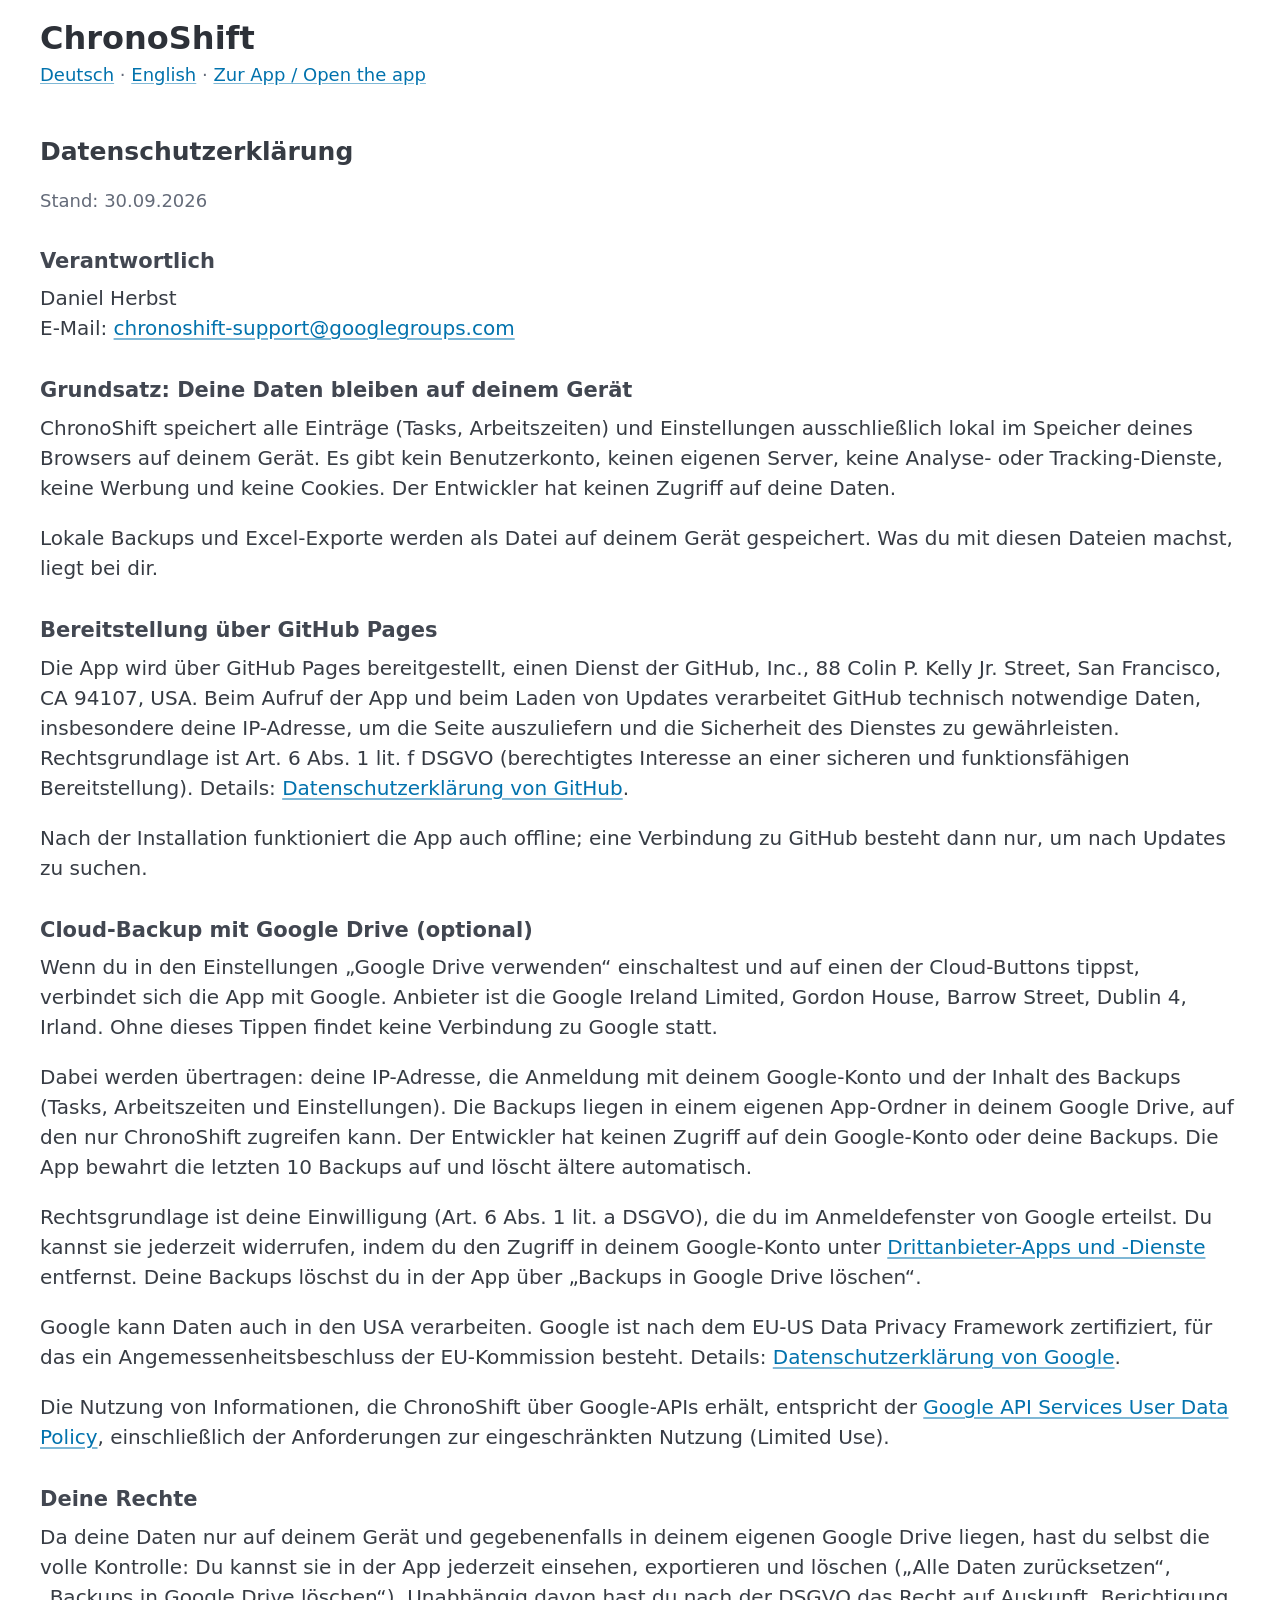
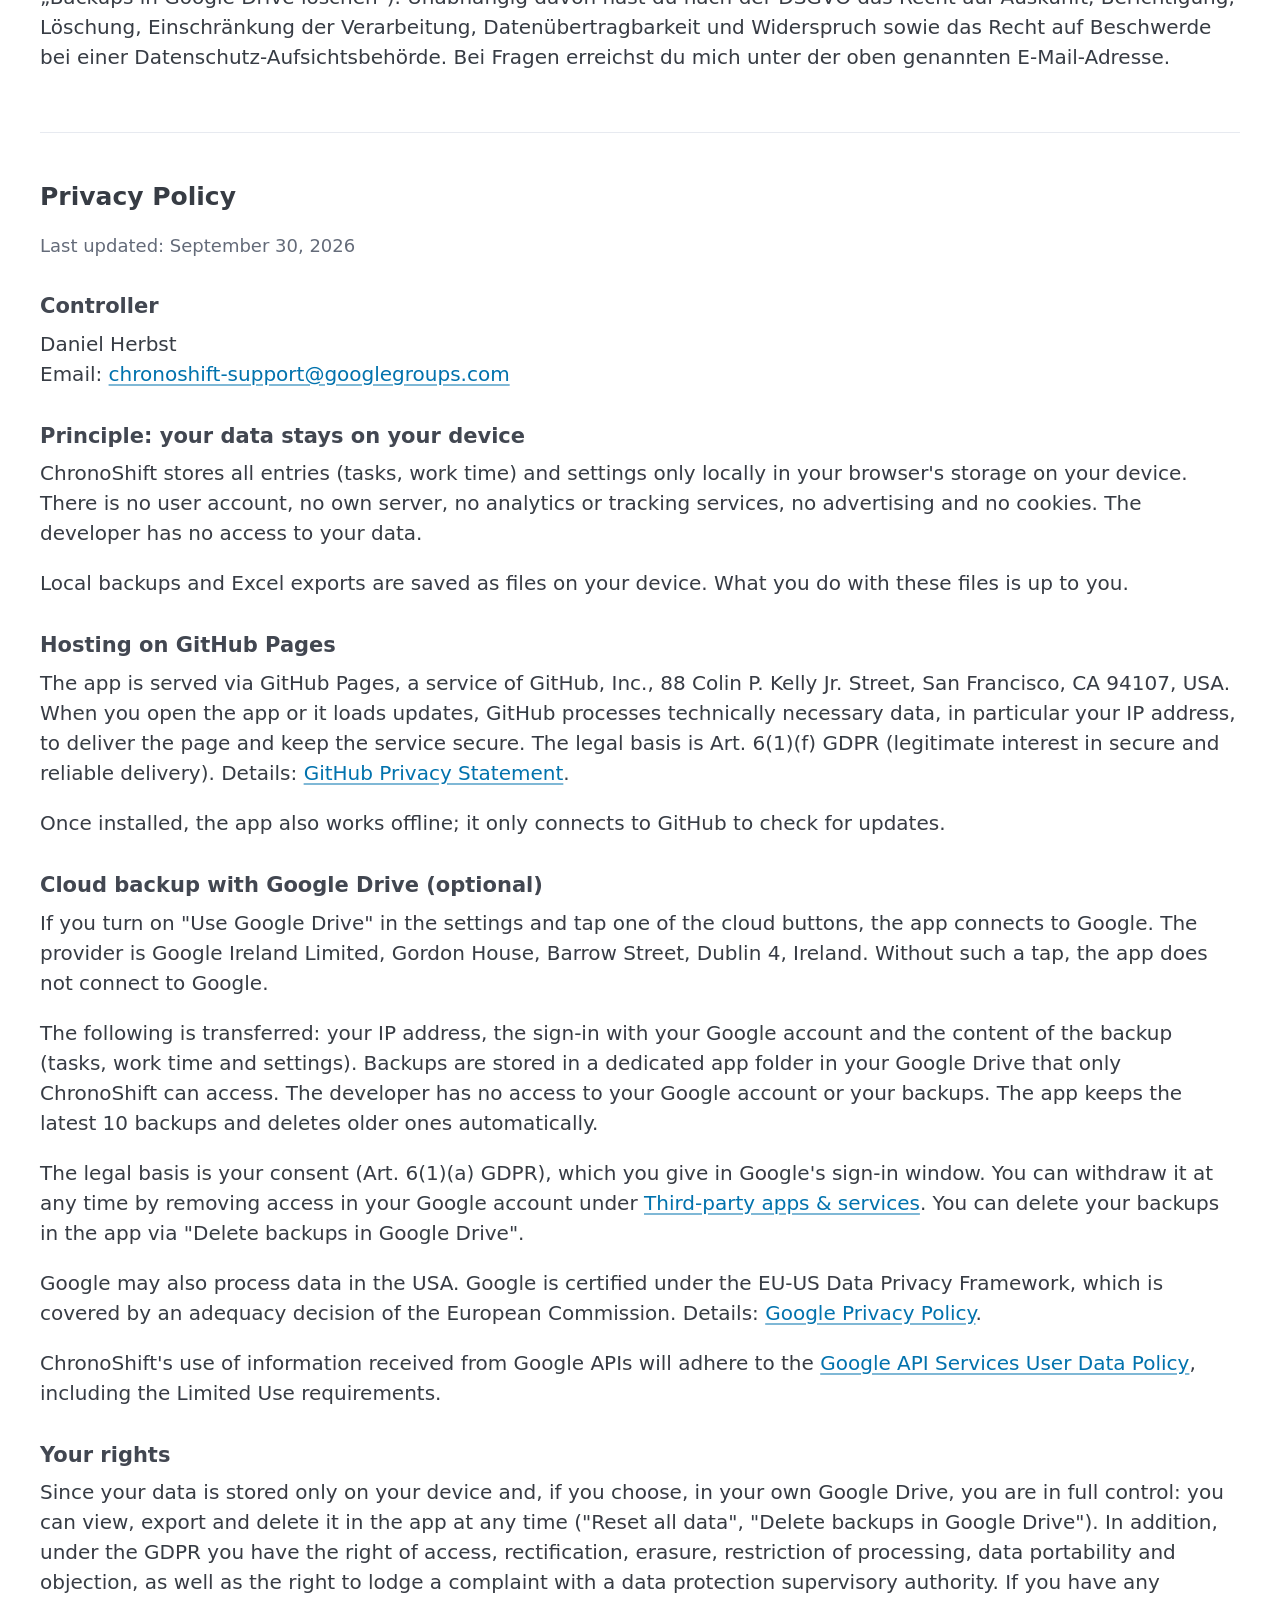
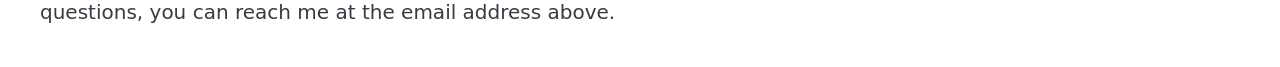
==== privacy.html @ c1ab4f4a "add Google Drive cloud backup and privacy policy" ====
<!DOCTYPE html>
<html lang="de">

<head>
  <meta charset="UTF-8" />
  <title>ChronoShift – Datenschutz / Privacy</title>
  <meta name="viewport" content="width=device-width, initial-scale=1.0" />
  <link rel="stylesheet" href="pico.min.css" />
  <link rel="icon" href="icon.svg" type="image/svg+xml" />
  <!-- Gleiches Design wie in der App eingestellt -->
  <script>
    try {
      const theme = JSON.parse(localStorage.getItem("chronoshift.settings") || "{}").theme || "system";
      if (theme !== "system") document.documentElement.setAttribute("data-theme", theme);
    } catch (e) { }
  </script>
  <style>
    main {
      max-width: 44rem;
      padding: 1.5rem 1rem 3rem;
    }

    h1 {
      font-size: 1.6rem;
      margin-bottom: 0.25rem;
    }

    h2 {
      font-size: 1.25rem;
      margin-top: 2.5rem;
    }

    h3 {
      font-size: 1.05rem;
      margin: 1.75rem 0 0.5rem;
    }

    .muted {
      color: var(--pico-muted-color);
      font-size: 0.9rem;
    }

    hr {
      margin: 3rem 0 1rem;
    }
  </style>
</head>

<body>
  <main class="container">
    <h1>ChronoShift</h1>
    <p class="muted"><a href="#de">Deutsch</a> · <a href="#en">English</a> · <a href="./">Zur App / Open the app</a></p>

    <!-- ===================== Deutsch ===================== -->
    <section id="de" lang="de">
      <h2>Datenschutzerklärung</h2>
      <p class="muted">Stand: 30.09.2026</p>

      <h3>Verantwortlich</h3>
      <p>Daniel Herbst<br />E-Mail: <a href="mailto:chronoshift-support@googlegroups.com">chronoshift-support@googlegroups.com</a></p>

      <h3>Grundsatz: Deine Daten bleiben auf deinem Gerät</h3>
      <p>ChronoShift speichert alle Einträge (Tasks, Arbeitszeiten) und Einstellungen ausschließlich lokal im Speicher
        deines Browsers auf deinem Gerät. Es gibt kein Benutzerkonto, keinen eigenen Server, keine Analyse- oder
        Tracking-Dienste, keine Werbung und keine Cookies. Der Entwickler hat keinen Zugriff auf deine Daten.</p>
      <p>Lokale Backups und Excel-Exporte werden als Datei auf deinem Gerät gespeichert. Was du mit diesen Dateien
        machst, liegt bei dir.</p>

      <h3>Bereitstellung über GitHub Pages</h3>
      <p>Die App wird über GitHub Pages bereitgestellt, einen Dienst der GitHub, Inc., 88 Colin P. Kelly Jr. Street,
        San Francisco, CA 94107, USA. Beim Aufruf der App und beim Laden von Updates verarbeitet GitHub technisch
        notwendige Daten, insbesondere deine IP-Adresse, um die Seite auszuliefern und die Sicherheit des Dienstes zu
        gewährleisten. Rechtsgrundlage ist Art. 6 Abs. 1 lit. f DSGVO (berechtigtes Interesse an einer sicheren und
        funktionsfähigen Bereitstellung). Details: <a href="https://docs.github.com/de/site-policy/privacy-policies/github-general-privacy-statement"
          target="_blank" rel="noopener">Datenschutzerklärung von GitHub</a>.</p>
      <p>Nach der Installation funktioniert die App auch offline; eine Verbindung zu GitHub besteht dann nur, um nach
        Updates zu suchen.</p>

      <h3>Cloud-Backup mit Google Drive (optional)</h3>
      <p>Wenn du in den Einstellungen „Google Drive verwenden“ einschaltest und auf einen der Cloud-Buttons tippst,
        verbindet sich die App mit Google. Anbieter ist die Google Ireland Limited, Gordon House, Barrow Street,
        Dublin 4, Irland. Ohne dieses Tippen findet keine Verbindung zu Google statt.</p>
      <p>Dabei werden übertragen: deine IP-Adresse, die Anmeldung mit deinem Google-Konto und der Inhalt des Backups
        (Tasks, Arbeitszeiten und Einstellungen). Die Backups liegen in einem eigenen App-Ordner in deinem Google
        Drive, auf den nur ChronoShift zugreifen kann. Der Entwickler hat keinen Zugriff auf dein Google-Konto oder
        deine Backups. Die App bewahrt die letzten 10 Backups auf und löscht ältere automatisch.</p>
      <p>Rechtsgrundlage ist deine Einwilligung (Art. 6 Abs. 1 lit. a DSGVO), die du im Anmeldefenster von Google
        erteilst. Du kannst sie jederzeit widerrufen, indem du den Zugriff in deinem Google-Konto unter
        <a href="https://myaccount.google.com/connections" target="_blank" rel="noopener">Drittanbieter-Apps und -Dienste</a>
        entfernst. Deine Backups löschst du in der App über „Backups in Google Drive löschen“.</p>
      <p>Google kann Daten auch in den USA verarbeiten. Google ist nach dem EU-US Data Privacy Framework zertifiziert,
        für das ein Angemessenheitsbeschluss der EU-Kommission besteht. Details:
        <a href="https://policies.google.com/privacy" target="_blank" rel="noopener">Datenschutzerklärung von Google</a>.</p>
      <p>Die Nutzung von Informationen, die ChronoShift über Google-APIs erhält, entspricht der
        <a href="https://developers.google.com/terms/api-services-user-data-policy" target="_blank" rel="noopener">Google API Services User Data Policy</a>,
        einschließlich der Anforderungen zur eingeschränkten Nutzung (Limited Use).</p>

      <h3>Deine Rechte</h3>
      <p>Da deine Daten nur auf deinem Gerät und gegebenenfalls in deinem eigenen Google Drive liegen, hast du selbst
        die volle Kontrolle: Du kannst sie in der App jederzeit einsehen, exportieren und löschen („Alle Daten
        zurücksetzen“, „Backups in Google Drive löschen“). Unabhängig davon hast du nach der DSGVO das Recht auf
        Auskunft, Berichtigung, Löschung, Einschränkung der Verarbeitung, Datenübertragbarkeit und Widerspruch sowie
        das Recht auf Beschwerde bei einer Datenschutz-Aufsichtsbehörde. Bei Fragen erreichst du mich unter der oben
        genannten E-Mail-Adresse.</p>
    </section>

    <hr />

    <!-- ===================== English ===================== -->
    <section id="en" lang="en">
      <h2>Privacy Policy</h2>
      <p class="muted">Last updated: September 30, 2026</p>

      <h3>Controller</h3>
      <p>Daniel Herbst<br />Email: <a href="mailto:chronoshift-support@googlegroups.com">chronoshift-support@googlegroups.com</a></p>

      <h3>Principle: your data stays on your device</h3>
      <p>ChronoShift stores all entries (tasks, work time) and settings only locally in your browser's storage on your
        device. There is no user account, no own server, no analytics or tracking services, no advertising and no
        cookies. The developer has no access to your data.</p>
      <p>Local backups and Excel exports are saved as files on your device. What you do with these files is up to
        you.</p>

      <h3>Hosting on GitHub Pages</h3>
      <p>The app is served via GitHub Pages, a service of GitHub, Inc., 88 Colin P. Kelly Jr. Street, San Francisco,
        CA 94107, USA. When you open the app or it loads updates, GitHub processes technically necessary data, in
        particular your IP address, to deliver the page and keep the service secure. The legal basis is Art. 6(1)(f)
        GDPR (legitimate interest in secure and reliable delivery). Details:
        <a href="https://docs.github.com/en/site-policy/privacy-policies/github-general-privacy-statement"
          target="_blank" rel="noopener">GitHub Privacy Statement</a>.</p>
      <p>Once installed, the app also works offline; it only connects to GitHub to check for updates.</p>

      <h3>Cloud backup with Google Drive (optional)</h3>
      <p>If you turn on "Use Google Drive" in the settings and tap one of the cloud buttons, the app connects to Google.
        The provider is Google Ireland Limited, Gordon House, Barrow Street, Dublin 4, Ireland. Without such a tap,
        the app does not connect to Google.</p>
      <p>The following is transferred: your IP address, the sign-in with your Google account and the content of the
        backup (tasks, work time and settings). Backups are stored in a dedicated app folder in your Google Drive that
        only ChronoShift can access. The developer has no access to your Google account or your backups. The app keeps
        the latest 10 backups and deletes older ones automatically.</p>
      <p>The legal basis is your consent (Art. 6(1)(a) GDPR), which you give in Google's sign-in window. You can
        withdraw it at any time by removing access in your Google account under
        <a href="https://myaccount.google.com/connections" target="_blank" rel="noopener">Third-party apps &amp; services</a>.
        You can delete your backups in the app via "Delete backups in Google Drive".</p>
      <p>Google may also process data in the USA. Google is certified under the EU-US Data Privacy Framework, which is
        covered by an adequacy decision of the European Commission. Details:
        <a href="https://policies.google.com/privacy?hl=en" target="_blank" rel="noopener">Google Privacy Policy</a>.</p>
      <p>ChronoShift's use of information received from Google APIs will adhere to the
        <a href="https://developers.google.com/terms/api-services-user-data-policy" target="_blank" rel="noopener">Google API Services User Data Policy</a>,
        including the Limited Use requirements.</p>

      <h3>Your rights</h3>
      <p>Since your data is stored only on your device and, if you choose, in your own Google Drive, you are in full
        control: you can view, export and delete it in the app at any time ("Reset all data", "Delete backups in Google
        Drive"). In addition, under the GDPR you have the right of access, rectification, erasure, restriction of
        processing, data portability and objection, as well as the right to lodge a complaint with a data protection
        supervisory authority. If you have any questions, you can reach me at the email address above.</p>
    </section>
  </main>
</body>

</html>
---- pico.min.css ----
@charset "UTF-8";/*!
 * Pico CSS ✨ v2.0.6 (https://picocss.com)
 * Copyright 2019-2024 - Licensed under MIT
 */:root{--pico-font-family-emoji:"Apple Color Emoji","Segoe UI Emoji","Segoe UI Symbol","Noto Color Emoji";--pico-font-family-sans-serif:system-ui,"Segoe UI",Roboto,Oxygen,Ubuntu,Cantarell,Helvetica,Arial,"Helvetica Neue",sans-serif,var(--pico-font-family-emoji);--pico-font-family-monospace:ui-monospace,SFMono-Regular,"SF Mono",Menlo,Consolas,"Liberation Mono",monospace,var(--pico-font-family-emoji);--pico-font-family:var(--pico-font-family-sans-serif);--pico-line-height:1.5;--pico-font-weight:400;--pico-font-size:100%;--pico-text-underline-offset:0.1rem;--pico-border-radius:0.25rem;--pico-border-width:0.0625rem;--pico-outline-width:0.125rem;--pico-transition:0.2s ease-in-out;--pico-spacing:1rem;--pico-typography-spacing-vertical:1rem;--pico-block-spacing-vertical:var(--pico-spacing);--pico-block-spacing-horizontal:var(--pico-spacing);--pico-grid-column-gap:var(--pico-spacing);--pico-grid-row-gap:var(--pico-spacing);--pico-form-element-spacing-vertical:0.75rem;--pico-form-element-spacing-horizontal:1rem;--pico-group-box-shadow:0 0 0 rgba(0, 0, 0, 0);--pico-group-box-shadow-focus-with-button:0 0 0 var(--pico-outline-width) var(--pico-primary-focus);--pico-group-box-shadow-focus-with-input:0 0 0 0.0625rem var(--pico-form-element-border-color);--pico-modal-overlay-backdrop-filter:blur(0.375rem);--pico-nav-element-spacing-vertical:1rem;--pico-nav-element-spacing-horizontal:0.5rem;--pico-nav-link-spacing-vertical:0.5rem;--pico-nav-link-spacing-horizontal:0.5rem;--pico-nav-breadcrumb-divider:">";--pico-icon-checkbox:url("data:image/svg+xml,%3Csvg xmlns='http://www.w3.org/2000/svg' width='24' height='24' viewBox='0 0 24 24' fill='none' stroke='rgb(255, 255, 255)' stroke-width='4' stroke-linecap='round' stroke-linejoin='round'%3E%3Cpolyline points='20 6 9 17 4 12'%3E%3C/polyline%3E%3C/svg%3E");--pico-icon-minus:url("data:image/svg+xml,%3Csvg xmlns='http://www.w3.org/2000/svg' width='24' height='24' viewBox='0 0 24 24' fill='none' stroke='rgb(255, 255, 255)' stroke-width='4' stroke-linecap='round' stroke-linejoin='round'%3E%3Cline x1='5' y1='12' x2='19' y2='12'%3E%3C/line%3E%3C/svg%3E");--pico-icon-chevron:url("data:image/svg+xml,%3Csvg xmlns='http://www.w3.org/2000/svg' width='24' height='24' viewBox='0 0 24 24' fill='none' stroke='rgb(136, 145, 164)' stroke-width='2' stroke-linecap='round' stroke-linejoin='round'%3E%3Cpolyline points='6 9 12 15 18 9'%3E%3C/polyline%3E%3C/svg%3E");--pico-icon-date:url("data:image/svg+xml,%3Csvg xmlns='http://www.w3.org/2000/svg' width='24' height='24' viewBox='0 0 24 24' fill='none' stroke='rgb(136, 145, 164)' stroke-width='2' stroke-linecap='round' stroke-linejoin='round'%3E%3Crect x='3' y='4' width='18' height='18' rx='2' ry='2'%3E%3C/rect%3E%3Cline x1='16' y1='2' x2='16' y2='6'%3E%3C/line%3E%3Cline x1='8' y1='2' x2='8' y2='6'%3E%3C/line%3E%3Cline x1='3' y1='10' x2='21' y2='10'%3E%3C/line%3E%3C/svg%3E");--pico-icon-time:url("data:image/svg+xml,%3Csvg xmlns='http://www.w3.org/2000/svg' width='24' height='24' viewBox='0 0 24 24' fill='none' stroke='rgb(136, 145, 164)' stroke-width='2' stroke-linecap='round' stroke-linejoin='round'%3E%3Ccircle cx='12' cy='12' r='10'%3E%3C/circle%3E%3Cpolyline points='12 6 12 12 16 14'%3E%3C/polyline%3E%3C/svg%3E");--pico-icon-search:url("data:image/svg+xml,%3Csvg xmlns='http://www.w3.org/2000/svg' width='24' height='24' viewBox='0 0 24 24' fill='none' stroke='rgb(136, 145, 164)' stroke-width='1.5' stroke-linecap='round' stroke-linejoin='round'%3E%3Ccircle cx='11' cy='11' r='8'%3E%3C/circle%3E%3Cline x1='21' y1='21' x2='16.65' y2='16.65'%3E%3C/line%3E%3C/svg%3E");--pico-icon-close:url("data:image/svg+xml,%3Csvg xmlns='http://www.w3.org/2000/svg' width='24' height='24' viewBox='0 0 24 24' fill='none' stroke='rgb(136, 145, 164)' stroke-width='3' stroke-linecap='round' stroke-linejoin='round'%3E%3Cline x1='18' y1='6' x2='6' y2='18'%3E%3C/line%3E%3Cline x1='6' y1='6' x2='18' y2='18'%3E%3C/line%3E%3C/svg%3E");--pico-icon-loading:url("data:image/svg+xml,%3Csvg fill='none' height='24' width='24' viewBox='0 0 24 24' xmlns='http://www.w3.org/2000/svg' %3E%3Cstyle%3E g %7B animation: rotate 2s linear infinite; transform-origin: center center; %7D circle %7B stroke-dasharray: 75,100; stroke-dashoffset: -5; animation: dash 1.5s ease-in-out infinite; stroke-linecap: round; %7D @keyframes rotate %7B 0%25 %7B transform: rotate(0deg); %7D 100%25 %7B transform: rotate(360deg); %7D %7D @keyframes dash %7B 0%25 %7B stroke-dasharray: 1,100; stroke-dashoffset: 0; %7D 50%25 %7B stroke-dasharray: 44.5,100; stroke-dashoffset: -17.5; %7D 100%25 %7B stroke-dasharray: 44.5,100; stroke-dashoffset: -62; %7D %7D %3C/style%3E%3Cg%3E%3Ccircle cx='12' cy='12' r='10' fill='none' stroke='rgb(136, 145, 164)' stroke-width='4' /%3E%3C/g%3E%3C/svg%3E")}@media (min-width:576px){:root{--pico-font-size:106.25%}}@media (min-width:768px){:root{--pico-font-size:112.5%}}@media (min-width:1024px){:root{--pico-font-size:118.75%}}@media (min-width:1280px){:root{--pico-font-size:125%}}@media (min-width:1536px){:root{--pico-font-size:131.25%}}a{--pico-text-decoration:underline}a.contrast,a.secondary{--pico-text-decoration:underline}small{--pico-font-size:0.875em}h1,h2,h3,h4,h5,h6{--pico-font-weight:700}h1{--pico-font-size:2rem;--pico-line-height:1.125;--pico-typography-spacing-top:3rem}h2{--pico-font-size:1.75rem;--pico-line-height:1.15;--pico-typography-spacing-top:2.625rem}h3{--pico-font-size:1.5rem;--pico-line-height:1.175;--pico-typography-spacing-top:2.25rem}h4{--pico-font-size:1.25rem;--pico-line-height:1.2;--pico-typography-spacing-top:1.874rem}h5{--pico-font-size:1.125rem;--pico-line-height:1.225;--pico-typography-spacing-top:1.6875rem}h6{--pico-font-size:1rem;--pico-line-height:1.25;--pico-typography-spacing-top:1.5rem}tfoot td,tfoot th,thead td,thead th{--pico-font-weight:600;--pico-border-width:0.1875rem}code,kbd,pre,samp{--pico-font-family:var(--pico-font-family-monospace)}kbd{--pico-font-weight:bolder}:where(select,textarea),input:not([type=submit],[type=button],[type=reset],[type=checkbox],[type=radio],[type=file]){--pico-outline-width:0.0625rem}[type=search]{--pico-border-radius:5rem}[type=checkbox],[type=radio]{--pico-border-width:0.125rem}[type=checkbox][role=switch]{--pico-border-width:0.1875rem}details.dropdown summary:not([role=button]){--pico-outline-width:0.0625rem}nav details.dropdown summary:focus-visible{--pico-outline-width:0.125rem}[role=search]{--pico-border-radius:5rem}[role=group]:has(button.secondary:focus,[type=submit].secondary:focus,[type=button].secondary:focus,[role=button].secondary:focus),[role=search]:has(button.secondary:focus,[type=submit].secondary:focus,[type=button].secondary:focus,[role=button].secondary:focus){--pico-group-box-shadow-focus-with-button:0 0 0 var(--pico-outline-width) var(--pico-secondary-focus)}[role=group]:has(button.contrast:focus,[type=submit].contrast:focus,[type=button].contrast:focus,[role=button].contrast:focus),[role=search]:has(button.contrast:focus,[type=submit].contrast:focus,[type=button].contrast:focus,[role=button].contrast:focus){--pico-group-box-shadow-focus-with-button:0 0 0 var(--pico-outline-width) var(--pico-contrast-focus)}[role=group] [role=button],[role=group] [type=button],[role=group] [type=submit],[role=group] button,[role=search] [role=button],[role=search] [type=button],[role=search] [type=submit],[role=search] button{--pico-form-element-spacing-horizontal:2rem}details summary[role=button]:not(.outline)::after{filter:brightness(0) invert(1)}[aria-busy=true]:not(input,select,textarea):is(button,[type=submit],[type=button],[type=reset],[role=button]):not(.outline)::before{filter:brightness(0) invert(1)}:root:not([data-theme=dark]),[data-theme=light]{--pico-background-color:#fff;--pico-color:#373c44;--pico-text-selection-color:rgba(2, 154, 232, 0.25);--pico-muted-color:#646b79;--pico-muted-border-color:#e7eaf0;--pico-primary:#0172ad;--pico-primary-background:#0172ad;--pico-primary-border:var(--pico-primary-background);--pico-primary-underline:rgba(1, 114, 173, 0.5);--pico-primary-hover:#015887;--pico-primary-hover-background:#02659a;--pico-primary-hover-border:var(--pico-primary-hover-background);--pico-primary-hover-underline:var(--pico-primary-hover);--pico-primary-focus:rgba(2, 154, 232, 0.5);--pico-primary-inverse:#fff;--pico-secondary:#5d6b89;--pico-secondary-background:#525f7a;--pico-secondary-border:var(--pico-secondary-background);--pico-secondary-underline:rgba(93, 107, 137, 0.5);--pico-secondary-hover:#48536b;--pico-secondary-hover-background:#48536b;--pico-secondary-hover-border:var(--pico-secondary-hover-background);--pico-secondary-hover-underline:var(--pico-secondary-hover);--pico-secondary-focus:rgba(93, 107, 137, 0.25);--pico-secondary-inverse:#fff;--pico-contrast:#181c25;--pico-contrast-background:#181c25;--pico-contrast-border:var(--pico-contrast-background);--pico-contrast-underline:rgba(24, 28, 37, 0.5);--pico-contrast-hover:#000;--pico-contrast-hover-background:#000;--pico-contrast-hover-border:var(--pico-contrast-hover-background);--pico-contrast-hover-underline:var(--pico-secondary-hover);--pico-contrast-focus:rgba(93, 107, 137, 0.25);--pico-contrast-inverse:#fff;--pico-box-shadow:0.0145rem 0.029rem 0.174rem rgba(129, 145, 181, 0.01698),0.0335rem 0.067rem 0.402rem rgba(129, 145, 181, 0.024),0.0625rem 0.125rem 0.75rem rgba(129, 145, 181, 0.03),0.1125rem 0.225rem 1.35rem rgba(129, 145, 181, 0.036),0.2085rem 0.417rem 2.502rem rgba(129, 145, 181, 0.04302),0.5rem 1rem 6rem rgba(129, 145, 181, 0.06),0 0 0 0.0625rem rgba(129, 145, 181, 0.015);--pico-h1-color:#2d3138;--pico-h2-color:#373c44;--pico-h3-color:#424751;--pico-h4-color:#4d535e;--pico-h5-color:#5c6370;--pico-h6-color:#646b79;--pico-mark-background-color:#fde7c0;--pico-mark-color:#0f1114;--pico-ins-color:#1d6a54;--pico-del-color:#883935;--pico-blockquote-border-color:var(--pico-muted-border-color);--pico-blockquote-footer-color:var(--pico-muted-color);--pico-button-box-shadow:0 0 0 rgba(0, 0, 0, 0);--pico-button-hover-box-shadow:0 0 0 rgba(0, 0, 0, 0);--pico-table-border-color:var(--pico-muted-border-color);--pico-table-row-stripped-background-color:rgba(111, 120, 135, 0.0375);--pico-code-background-color:#f3f5f7;--pico-code-color:#646b79;--pico-code-kbd-background-color:var(--pico-color);--pico-code-kbd-color:var(--pico-background-color);--pico-form-element-background-color:#fbfcfc;--pico-form-element-selected-background-color:#dfe3eb;--pico-form-element-border-color:#cfd5e2;--pico-form-element-color:#23262c;--pico-form-element-placeholder-color:var(--pico-muted-color);--pico-form-element-active-background-color:#fff;--pico-form-element-active-border-color:var(--pico-primary-border);--pico-form-element-focus-color:var(--pico-primary-border);--pico-form-element-disabled-opacity:0.5;--pico-form-element-invalid-border-color:#b86a6b;--pico-form-element-invalid-active-border-color:#c84f48;--pico-form-element-invalid-focus-color:var(--pico-form-element-invalid-active-border-color);--pico-form-element-valid-border-color:#4c9b8a;--pico-form-element-valid-active-border-color:#279977;--pico-form-element-valid-focus-color:var(--pico-form-element-valid-active-border-color);--pico-switch-background-color:#bfc7d9;--pico-switch-checked-background-color:var(--pico-primary-background);--pico-switch-color:#fff;--pico-switch-thumb-box-shadow:0 0 0 rgba(0, 0, 0, 0);--pico-range-border-color:#dfe3eb;--pico-range-active-border-color:#bfc7d9;--pico-range-thumb-border-color:var(--pico-background-color);--pico-range-thumb-color:var(--pico-secondary-background);--pico-range-thumb-active-color:var(--pico-primary-background);--pico-accordion-border-color:var(--pico-muted-border-color);--pico-accordion-active-summary-color:var(--pico-primary-hover);--pico-accordion-close-summary-color:var(--pico-color);--pico-accordion-open-summary-color:var(--pico-muted-color);--pico-card-background-color:var(--pico-background-color);--pico-card-border-color:var(--pico-muted-border-color);--pico-card-box-shadow:var(--pico-box-shadow);--pico-card-sectioning-background-color:#fbfcfc;--pico-dropdown-background-color:#fff;--pico-dropdown-border-color:#eff1f4;--pico-dropdown-box-shadow:var(--pico-box-shadow);--pico-dropdown-color:var(--pico-color);--pico-dropdown-hover-background-color:#eff1f4;--pico-loading-spinner-opacity:0.5;--pico-modal-overlay-background-color:rgba(232, 234, 237, 0.75);--pico-progress-background-color:#dfe3eb;--pico-progress-color:var(--pico-primary-background);--pico-tooltip-background-color:var(--pico-contrast-background);--pico-tooltip-color:var(--pico-contrast-inverse);--pico-icon-valid:url("data:image/svg+xml,%3Csvg xmlns='http://www.w3.org/2000/svg' width='24' height='24' viewBox='0 0 24 24' fill='none' stroke='rgb(76, 155, 138)' stroke-width='2' stroke-linecap='round' stroke-linejoin='round'%3E%3Cpolyline points='20 6 9 17 4 12'%3E%3C/polyline%3E%3C/svg%3E");--pico-icon-invalid:url("data:image/svg+xml,%3Csvg xmlns='http://www.w3.org/2000/svg' width='24' height='24' viewBox='0 0 24 24' fill='none' stroke='rgb(200, 79, 72)' stroke-width='2' stroke-linecap='round' stroke-linejoin='round'%3E%3Ccircle cx='12' cy='12' r='10'%3E%3C/circle%3E%3Cline x1='12' y1='8' x2='12' y2='12'%3E%3C/line%3E%3Cline x1='12' y1='16' x2='12.01' y2='16'%3E%3C/line%3E%3C/svg%3E");color-scheme:light}:root:not([data-theme=dark]) input:is([type=submit],[type=button],[type=reset],[type=checkbox],[type=radio],[type=file]),[data-theme=light] input:is([type=submit],[type=button],[type=reset],[type=checkbox],[type=radio],[type=file]){--pico-form-element-focus-color:var(--pico-primary-focus)}@media only screen and (prefers-color-scheme:dark){:root:not([data-theme]){--pico-background-color:#13171f;--pico-color:#c2c7d0;--pico-text-selection-color:rgba(1, 170, 255, 0.1875);--pico-muted-color:#7b8495;--pico-muted-border-color:#202632;--pico-primary:#01aaff;--pico-primary-background:#0172ad;--pico-primary-border:var(--pico-primary-background);--pico-primary-underline:rgba(1, 170, 255, 0.5);--pico-primary-hover:#79c0ff;--pico-primary-hover-background:#017fc0;--pico-primary-hover-border:var(--pico-primary-hover-background);--pico-primary-hover-underline:var(--pico-primary-hover);--pico-primary-focus:rgba(1, 170, 255, 0.375);--pico-primary-inverse:#fff;--pico-secondary:#969eaf;--pico-secondary-background:#525f7a;--pico-secondary-border:var(--pico-secondary-background);--pico-secondary-underline:rgba(150, 158, 175, 0.5);--pico-secondary-hover:#b3b9c5;--pico-secondary-hover-background:#5d6b89;--pico-secondary-hover-border:var(--pico-secondary-hover-background);--pico-secondary-hover-underline:var(--pico-secondary-hover);--pico-secondary-focus:rgba(144, 158, 190, 0.25);--pico-secondary-inverse:#fff;--pico-contrast:#dfe3eb;--pico-contrast-background:#eff1f4;--pico-contrast-border:var(--pico-contrast-background);--pico-contrast-underline:rgba(223, 227, 235, 0.5);--pico-contrast-hover:#fff;--pico-contrast-hover-background:#fff;--pico-contrast-hover-border:var(--pico-contrast-hover-background);--pico-contrast-hover-underline:var(--pico-contrast-hover);--pico-contrast-focus:rgba(207, 213, 226, 0.25);--pico-contrast-inverse:#000;--pico-box-shadow:0.0145rem 0.029rem 0.174rem rgba(7, 9, 12, 0.01698),0.0335rem 0.067rem 0.402rem rgba(7, 9, 12, 0.024),0.0625rem 0.125rem 0.75rem rgba(7, 9, 12, 0.03),0.1125rem 0.225rem 1.35rem rgba(7, 9, 12, 0.036),0.2085rem 0.417rem 2.502rem rgba(7, 9, 12, 0.04302),0.5rem 1rem 6rem rgba(7, 9, 12, 0.06),0 0 0 0.0625rem rgba(7, 9, 12, 0.015);--pico-h1-color:#f0f1f3;--pico-h2-color:#e0e3e7;--pico-h3-color:#c2c7d0;--pico-h4-color:#b3b9c5;--pico-h5-color:#a4acba;--pico-h6-color:#8891a4;--pico-mark-background-color:#014063;--pico-mark-color:#fff;--pico-ins-color:#62af9a;--pico-del-color:#ce7e7b;--pico-blockquote-border-color:var(--pico-muted-border-color);--pico-blockquote-footer-color:var(--pico-muted-color);--pico-button-box-shadow:0 0 0 rgba(0, 0, 0, 0);--pico-button-hover-box-shadow:0 0 0 rgba(0, 0, 0, 0);--pico-table-border-color:var(--pico-muted-border-color);--pico-table-row-stripped-background-color:rgba(111, 120, 135, 0.0375);--pico-code-background-color:#1a1f28;--pico-code-color:#8891a4;--pico-code-kbd-background-color:var(--pico-color);--pico-code-kbd-color:var(--pico-background-color);--pico-form-element-background-color:#1c212c;--pico-form-element-selected-background-color:#2a3140;--pico-form-element-border-color:#2a3140;--pico-form-element-color:#e0e3e7;--pico-form-element-placeholder-color:#8891a4;--pico-form-element-active-background-color:#1a1f28;--pico-form-element-active-border-color:var(--pico-primary-border);--pico-form-element-focus-color:var(--pico-primary-border);--pico-form-element-disabled-opacity:0.5;--pico-form-element-invalid-border-color:#964a50;--pico-form-element-invalid-active-border-color:#b7403b;--pico-form-element-invalid-focus-color:var(--pico-form-element-invalid-active-border-color);--pico-form-element-valid-border-color:#2a7b6f;--pico-form-element-valid-active-border-color:#16896a;--pico-form-element-valid-focus-color:var(--pico-form-element-valid-active-border-color);--pico-switch-background-color:#333c4e;--pico-switch-checked-background-color:var(--pico-primary-background);--pico-switch-color:#fff;--pico-switch-thumb-box-shadow:0 0 0 rgba(0, 0, 0, 0);--pico-range-border-color:#202632;--pico-range-active-border-color:#2a3140;--pico-range-thumb-border-color:var(--pico-background-color);--pico-range-thumb-color:var(--pico-secondary-background);--pico-range-thumb-active-color:var(--pico-primary-background);--pico-accordion-border-color:var(--pico-muted-border-color);--pico-accordion-active-summary-color:var(--pico-primary-hover);--pico-accordion-close-summary-color:var(--pico-color);--pico-accordion-open-summary-color:var(--pico-muted-color);--pico-card-background-color:#181c25;--pico-card-border-color:var(--pico-card-background-color);--pico-card-box-shadow:var(--pico-box-shadow);--pico-card-sectioning-background-color:#1a1f28;--pico-dropdown-background-color:#181c25;--pico-dropdown-border-color:#202632;--pico-dropdown-box-shadow:var(--pico-box-shadow);--pico-dropdown-color:var(--pico-color);--pico-dropdown-hover-background-color:#202632;--pico-loading-spinner-opacity:0.5;--pico-modal-overlay-background-color:rgba(8, 9, 10, 0.75);--pico-progress-background-color:#202632;--pico-progress-color:var(--pico-primary-background);--pico-tooltip-background-color:var(--pico-contrast-background);--pico-tooltip-color:var(--pico-contrast-inverse);--pico-icon-valid:url("data:image/svg+xml,%3Csvg xmlns='http://www.w3.org/2000/svg' width='24' height='24' viewBox='0 0 24 24' fill='none' stroke='rgb(42, 123, 111)' stroke-width='2' stroke-linecap='round' stroke-linejoin='round'%3E%3Cpolyline points='20 6 9 17 4 12'%3E%3C/polyline%3E%3C/svg%3E");--pico-icon-invalid:url("data:image/svg+xml,%3Csvg xmlns='http://www.w3.org/2000/svg' width='24' height='24' viewBox='0 0 24 24' fill='none' stroke='rgb(150, 74, 80)' stroke-width='2' stroke-linecap='round' stroke-linejoin='round'%3E%3Ccircle cx='12' cy='12' r='10'%3E%3C/circle%3E%3Cline x1='12' y1='8' x2='12' y2='12'%3E%3C/line%3E%3Cline x1='12' y1='16' x2='12.01' y2='16'%3E%3C/line%3E%3C/svg%3E");color-scheme:dark}:root:not([data-theme]) input:is([type=submit],[type=button],[type=reset],[type=checkbox],[type=radio],[type=file]){--pico-form-element-focus-color:var(--pico-primary-focus)}:root:not([data-theme]) details summary[role=button].contrast:not(.outline)::after{filter:brightness(0)}:root:not([data-theme]) [aria-busy=true]:not(input,select,textarea).contrast:is(button,[type=submit],[type=button],[type=reset],[role=button]):not(.outline)::before{filter:brightness(0)}}[data-theme=dark]{--pico-background-color:#13171f;--pico-color:#c2c7d0;--pico-text-selection-color:rgba(1, 170, 255, 0.1875);--pico-muted-color:#7b8495;--pico-muted-border-color:#202632;--pico-primary:#01aaff;--pico-primary-background:#0172ad;--pico-primary-border:var(--pico-primary-background);--pico-primary-underline:rgba(1, 170, 255, 0.5);--pico-primary-hover:#79c0ff;--pico-primary-hover-background:#017fc0;--pico-primary-hover-border:var(--pico-primary-hover-background);--pico-primary-hover-underline:var(--pico-primary-hover);--pico-primary-focus:rgba(1, 170, 255, 0.375);--pico-primary-inverse:#fff;--pico-secondary:#969eaf;--pico-secondary-background:#525f7a;--pico-secondary-border:var(--pico-secondary-background);--pico-secondary-underline:rgba(150, 158, 175, 0.5);--pico-secondary-hover:#b3b9c5;--pico-secondary-hover-background:#5d6b89;--pico-secondary-hover-border:var(--pico-secondary-hover-background);--pico-secondary-hover-underline:var(--pico-secondary-hover);--pico-secondary-focus:rgba(144, 158, 190, 0.25);--pico-secondary-inverse:#fff;--pico-contrast:#dfe3eb;--pico-contrast-background:#eff1f4;--pico-contrast-border:var(--pico-contrast-background);--pico-contrast-underline:rgba(223, 227, 235, 0.5);--pico-contrast-hover:#fff;--pico-contrast-hover-background:#fff;--pico-contrast-hover-border:var(--pico-contrast-hover-background);--pico-contrast-hover-underline:var(--pico-contrast-hover);--pico-contrast-focus:rgba(207, 213, 226, 0.25);--pico-contrast-inverse:#000;--pico-box-shadow:0.0145rem 0.029rem 0.174rem rgba(7, 9, 12, 0.01698),0.0335rem 0.067rem 0.402rem rgba(7, 9, 12, 0.024),0.0625rem 0.125rem 0.75rem rgba(7, 9, 12, 0.03),0.1125rem 0.225rem 1.35rem rgba(7, 9, 12, 0.036),0.2085rem 0.417rem 2.502rem rgba(7, 9, 12, 0.04302),0.5rem 1rem 6rem rgba(7, 9, 12, 0.06),0 0 0 0.0625rem rgba(7, 9, 12, 0.015);--pico-h1-color:#f0f1f3;--pico-h2-color:#e0e3e7;--pico-h3-color:#c2c7d0;--pico-h4-color:#b3b9c5;--pico-h5-color:#a4acba;--pico-h6-color:#8891a4;--pico-mark-background-color:#014063;--pico-mark-color:#fff;--pico-ins-color:#62af9a;--pico-del-color:#ce7e7b;--pico-blockquote-border-color:var(--pico-muted-border-color);--pico-blockquote-footer-color:var(--pico-muted-color);--pico-button-box-shadow:0 0 0 rgba(0, 0, 0, 0);--pico-button-hover-box-shadow:0 0 0 rgba(0, 0, 0, 0);--pico-table-border-color:var(--pico-muted-border-color);--pico-table-row-stripped-background-color:rgba(111, 120, 135, 0.0375);--pico-code-background-color:#1a1f28;--pico-code-color:#8891a4;--pico-code-kbd-background-color:var(--pico-color);--pico-code-kbd-color:var(--pico-background-color);--pico-form-element-background-color:#1c212c;--pico-form-element-selected-background-color:#2a3140;--pico-form-element-border-color:#2a3140;--pico-form-element-color:#e0e3e7;--pico-form-element-placeholder-color:#8891a4;--pico-form-element-active-background-color:#1a1f28;--pico-form-element-active-border-color:var(--pico-primary-border);--pico-form-element-focus-color:var(--pico-primary-border);--pico-form-element-disabled-opacity:0.5;--pico-form-element-invalid-border-color:#964a50;--pico-form-element-invalid-active-border-color:#b7403b;--pico-form-element-invalid-focus-color:var(--pico-form-element-invalid-active-border-color);--pico-form-element-valid-border-color:#2a7b6f;--pico-form-element-valid-active-border-color:#16896a;--pico-form-element-valid-focus-color:var(--pico-form-element-valid-active-border-color);--pico-switch-background-color:#333c4e;--pico-switch-checked-background-color:var(--pico-primary-background);--pico-switch-color:#fff;--pico-switch-thumb-box-shadow:0 0 0 rgba(0, 0, 0, 0);--pico-range-border-color:#202632;--pico-range-active-border-color:#2a3140;--pico-range-thumb-border-color:var(--pico-background-color);--pico-range-thumb-color:var(--pico-secondary-background);--pico-range-thumb-active-color:var(--pico-primary-background);--pico-accordion-border-color:var(--pico-muted-border-color);--pico-accordion-active-summary-color:var(--pico-primary-hover);--pico-accordion-close-summary-color:var(--pico-color);--pico-accordion-open-summary-color:var(--pico-muted-color);--pico-card-background-color:#181c25;--pico-card-border-color:var(--pico-card-background-color);--pico-card-box-shadow:var(--pico-box-shadow);--pico-card-sectioning-background-color:#1a1f28;--pico-dropdown-background-color:#181c25;--pico-dropdown-border-color:#202632;--pico-dropdown-box-shadow:var(--pico-box-shadow);--pico-dropdown-color:var(--pico-color);--pico-dropdown-hover-background-color:#202632;--pico-loading-spinner-opacity:0.5;--pico-modal-overlay-background-color:rgba(8, 9, 10, 0.75);--pico-progress-background-color:#202632;--pico-progress-color:var(--pico-primary-background);--pico-tooltip-background-color:var(--pico-contrast-background);--pico-tooltip-color:var(--pico-contrast-inverse);--pico-icon-valid:url("data:image/svg+xml,%3Csvg xmlns='http://www.w3.org/2000/svg' width='24' height='24' viewBox='0 0 24 24' fill='none' stroke='rgb(42, 123, 111)' stroke-width='2' stroke-linecap='round' stroke-linejoin='round'%3E%3Cpolyline points='20 6 9 17 4 12'%3E%3C/polyline%3E%3C/svg%3E");--pico-icon-invalid:url("data:image/svg+xml,%3Csvg xmlns='http://www.w3.org/2000/svg' width='24' height='24' viewBox='0 0 24 24' fill='none' stroke='rgb(150, 74, 80)' stroke-width='2' stroke-linecap='round' stroke-linejoin='round'%3E%3Ccircle cx='12' cy='12' r='10'%3E%3C/circle%3E%3Cline x1='12' y1='8' x2='12' y2='12'%3E%3C/line%3E%3Cline x1='12' y1='16' x2='12.01' y2='16'%3E%3C/line%3E%3C/svg%3E");color-scheme:dark}[data-theme=dark] input:is([type=submit],[type=button],[type=reset],[type=checkbox],[type=radio],[type=file]){--pico-form-element-focus-color:var(--pico-primary-focus)}[data-theme=dark] details summary[role=button].contrast:not(.outline)::after{filter:brightness(0)}[data-theme=dark] [aria-busy=true]:not(input,select,textarea).contrast:is(button,[type=submit],[type=button],[type=reset],[role=button]):not(.outline)::before{filter:brightness(0)}[type=checkbox],[type=radio],[type=range],progress{accent-color:var(--pico-primary)}*,::after,::before{box-sizing:border-box;background-repeat:no-repeat}::after,::before{text-decoration:inherit;vertical-align:inherit}:where(:root){-webkit-tap-highlight-color:transparent;-webkit-text-size-adjust:100%;-moz-text-size-adjust:100%;text-size-adjust:100%;background-color:var(--pico-background-color);color:var(--pico-color);font-weight:var(--pico-font-weight);font-size:var(--pico-font-size);line-height:var(--pico-line-height);font-family:var(--pico-font-family);text-underline-offset:var(--pico-text-underline-offset);text-rendering:optimizeLegibility;overflow-wrap:break-word;-moz-tab-size:4;-o-tab-size:4;tab-size:4}body{width:100%;margin:0}main{display:block}body>footer,body>header,body>main{padding-block:var(--pico-block-spacing-vertical)}section{margin-bottom:var(--pico-block-spacing-vertical)}.container,.container-fluid{width:100%;margin-right:auto;margin-left:auto;padding-right:var(--pico-spacing);padding-left:var(--pico-spacing)}@media (min-width:576px){.container{max-width:510px;padding-right:0;padding-left:0}}@media (min-width:768px){.container{max-width:700px}}@media (min-width:1024px){.container{max-width:950px}}@media (min-width:1280px){.container{max-width:1200px}}@media (min-width:1536px){.container{max-width:1450px}}.grid{grid-column-gap:var(--pico-grid-column-gap);grid-row-gap:var(--pico-grid-row-gap);display:grid;grid-template-columns:1fr}@media (min-width:768px){.grid{grid-template-columns:repeat(auto-fit,minmax(0%,1fr))}}.grid>*{min-width:0}.overflow-auto{overflow:auto}b,strong{font-weight:bolder}sub,sup{position:relative;font-size:.75em;line-height:0;vertical-align:baseline}sub{bottom:-.25em}sup{top:-.5em}address,blockquote,dl,ol,p,pre,table,ul{margin-top:0;margin-bottom:var(--pico-typography-spacing-vertical);color:var(--pico-color);font-style:normal;font-weight:var(--pico-font-weight)}h1,h2,h3,h4,h5,h6{margin-top:0;margin-bottom:var(--pico-typography-spacing-vertical);color:var(--pico-color);font-weight:var(--pico-font-weight);font-size:var(--pico-font-size);line-height:var(--pico-line-height);font-family:var(--pico-font-family)}h1{--pico-color:var(--pico-h1-color)}h2{--pico-color:var(--pico-h2-color)}h3{--pico-color:var(--pico-h3-color)}h4{--pico-color:var(--pico-h4-color)}h5{--pico-color:var(--pico-h5-color)}h6{--pico-color:var(--pico-h6-color)}:where(article,address,blockquote,dl,figure,form,ol,p,pre,table,ul)~:is(h1,h2,h3,h4,h5,h6){margin-top:var(--pico-typography-spacing-top)}p{margin-bottom:var(--pico-typography-spacing-vertical)}hgroup{margin-bottom:var(--pico-typography-spacing-vertical)}hgroup>*{margin-top:0;margin-bottom:0}hgroup>:not(:first-child):last-child{--pico-color:var(--pico-muted-color);--pico-font-weight:unset;font-size:1rem}:where(ol,ul) li{margin-bottom:calc(var(--pico-typography-spacing-vertical) * .25)}:where(dl,ol,ul) :where(dl,ol,ul){margin:0;margin-top:calc(var(--pico-typography-spacing-vertical) * .25)}ul li{list-style:square}mark{padding:.125rem .25rem;background-color:var(--pico-mark-background-color);color:var(--pico-mark-color);vertical-align:baseline}blockquote{display:block;margin:var(--pico-typography-spacing-vertical) 0;padding:var(--pico-spacing);border-right:none;border-left:.25rem solid var(--pico-blockquote-border-color);border-inline-start:0.25rem solid var(--pico-blockquote-border-color);border-inline-end:none}blockquote footer{margin-top:calc(var(--pico-typography-spacing-vertical) * .5);color:var(--pico-blockquote-footer-color)}abbr[title]{border-bottom:1px dotted;text-decoration:none;cursor:help}ins{color:var(--pico-ins-color);text-decoration:none}del{color:var(--pico-del-color)}::-moz-selection{background-color:var(--pico-text-selection-color)}::selection{background-color:var(--pico-text-selection-color)}:where(a:not([role=button])),[role=link]{--pico-color:var(--pico-primary);--pico-background-color:transparent;--pico-underline:var(--pico-primary-underline);outline:0;background-color:var(--pico-background-color);color:var(--pico-color);-webkit-text-decoration:var(--pico-text-decoration);text-decoration:var(--pico-text-decoration);text-decoration-color:var(--pico-underline);text-underline-offset:0.125em;transition:background-color var(--pico-transition),color var(--pico-transition),box-shadow var(--pico-transition),-webkit-text-decoration var(--pico-transition);transition:background-color var(--pico-transition),color var(--pico-transition),text-decoration var(--pico-transition),box-shadow var(--pico-transition);transition:background-color var(--pico-transition),color var(--pico-transition),text-decoration var(--pico-transition),box-shadow var(--pico-transition),-webkit-text-decoration var(--pico-transition)}:where(a:not([role=button])):is([aria-current]:not([aria-current=false]),:hover,:active,:focus),[role=link]:is([aria-current]:not([aria-current=false]),:hover,:active,:focus){--pico-color:var(--pico-primary-hover);--pico-underline:var(--pico-primary-hover-underline);--pico-text-decoration:underline}:where(a:not([role=button])):focus-visible,[role=link]:focus-visible{box-shadow:0 0 0 var(--pico-outline-width) var(--pico-primary-focus)}:where(a:not([role=button])).secondary,[role=link].secondary{--pico-color:var(--pico-secondary);--pico-underline:var(--pico-secondary-underline)}:where(a:not([role=button])).secondary:is([aria-current]:not([aria-current=false]),:hover,:active,:focus),[role=link].secondary:is([aria-current]:not([aria-current=false]),:hover,:active,:focus){--pico-color:var(--pico-secondary-hover);--pico-underline:var(--pico-secondary-hover-underline)}:where(a:not([role=button])).contrast,[role=link].contrast{--pico-color:var(--pico-contrast);--pico-underline:var(--pico-contrast-underline)}:where(a:not([role=button])).contrast:is([aria-current]:not([aria-current=false]),:hover,:active,:focus),[role=link].contrast:is([aria-current]:not([aria-current=false]),:hover,:active,:focus){--pico-color:var(--pico-contrast-hover);--pico-underline:var(--pico-contrast-hover-underline)}a[role=button]{display:inline-block}button{margin:0;overflow:visible;font-family:inherit;text-transform:none}[type=button],[type=reset],[type=submit],button{-webkit-appearance:button}[role=button],[type=button],[type=file]::file-selector-button,[type=reset],[type=submit],button{--pico-background-color:var(--pico-primary-background);--pico-border-color:var(--pico-primary-border);--pico-color:var(--pico-primary-inverse);--pico-box-shadow:var(--pico-button-box-shadow, 0 0 0 rgba(0, 0, 0, 0));padding:var(--pico-form-element-spacing-vertical) var(--pico-form-element-spacing-horizontal);border:var(--pico-border-width) solid var(--pico-border-color);border-radius:var(--pico-border-radius);outline:0;background-color:var(--pico-background-color);box-shadow:var(--pico-box-shadow);color:var(--pico-color);font-weight:var(--pico-font-weight);font-size:1rem;line-height:var(--pico-line-height);text-align:center;text-decoration:none;cursor:pointer;-webkit-user-select:none;-moz-user-select:none;user-select:none;transition:background-color var(--pico-transition),border-color var(--pico-transition),color var(--pico-transition),box-shadow var(--pico-transition)}[role=button]:is(:hover,:active,:focus),[role=button]:is([aria-current]:not([aria-current=false])),[type=button]:is(:hover,:active,:focus),[type=button]:is([aria-current]:not([aria-current=false])),[type=file]::file-selector-button:is(:hover,:active,:focus),[type=file]::file-selector-button:is([aria-current]:not([aria-current=false])),[type=reset]:is(:hover,:active,:focus),[type=reset]:is([aria-current]:not([aria-current=false])),[type=submit]:is(:hover,:active,:focus),[type=submit]:is([aria-current]:not([aria-current=false])),button:is(:hover,:active,:focus),button:is([aria-current]:not([aria-current=false])){--pico-background-color:var(--pico-primary-hover-background);--pico-border-color:var(--pico-primary-hover-border);--pico-box-shadow:var(--pico-button-hover-box-shadow, 0 0 0 rgba(0, 0, 0, 0));--pico-color:var(--pico-primary-inverse)}[role=button]:focus,[role=button]:is([aria-current]:not([aria-current=false])):focus,[type=button]:focus,[type=button]:is([aria-current]:not([aria-current=false])):focus,[type=file]::file-selector-button:focus,[type=file]::file-selector-button:is([aria-current]:not([aria-current=false])):focus,[type=reset]:focus,[type=reset]:is([aria-current]:not([aria-current=false])):focus,[type=submit]:focus,[type=submit]:is([aria-current]:not([aria-current=false])):focus,button:focus,button:is([aria-current]:not([aria-current=false])):focus{--pico-box-shadow:var(--pico-button-hover-box-shadow, 0 0 0 rgba(0, 0, 0, 0)),0 0 0 var(--pico-outline-width) var(--pico-primary-focus)}[type=button],[type=reset],[type=submit]{margin-bottom:var(--pico-spacing)}:is(button,[type=submit],[type=button],[role=button]).secondary,[type=file]::file-selector-button,[type=reset]{--pico-background-color:var(--pico-secondary-background);--pico-border-color:var(--pico-secondary-border);--pico-color:var(--pico-secondary-inverse);cursor:pointer}:is(button,[type=submit],[type=button],[role=button]).secondary:is([aria-current]:not([aria-current=false]),:hover,:active,:focus),[type=file]::file-selector-button:is([aria-current]:not([aria-current=false]),:hover,:active,:focus),[type=reset]:is([aria-current]:not([aria-current=false]),:hover,:active,:focus){--pico-background-color:var(--pico-secondary-hover-background);--pico-border-color:var(--pico-secondary-hover-border);--pico-color:var(--pico-secondary-inverse)}:is(button,[type=submit],[type=button],[role=button]).secondary:focus,:is(button,[type=submit],[type=button],[role=button]).secondary:is([aria-current]:not([aria-current=false])):focus,[type=file]::file-selector-button:focus,[type=file]::file-selector-button:is([aria-current]:not([aria-current=false])):focus,[type=reset]:focus,[type=reset]:is([aria-current]:not([aria-current=false])):focus{--pico-box-shadow:var(--pico-button-hover-box-shadow, 0 0 0 rgba(0, 0, 0, 0)),0 0 0 var(--pico-outline-width) var(--pico-secondary-focus)}:is(button,[type=submit],[type=button],[role=button]).contrast{--pico-background-color:var(--pico-contrast-background);--pico-border-color:var(--pico-contrast-border);--pico-color:var(--pico-contrast-inverse)}:is(button,[type=submit],[type=button],[role=button]).contrast:is([aria-current]:not([aria-current=false]),:hover,:active,:focus){--pico-background-color:var(--pico-contrast-hover-background);--pico-border-color:var(--pico-contrast-hover-border);--pico-color:var(--pico-contrast-inverse)}:is(button,[type=submit],[type=button],[role=button]).contrast:focus,:is(button,[type=submit],[type=button],[role=button]).contrast:is([aria-current]:not([aria-current=false])):focus{--pico-box-shadow:var(--pico-button-hover-box-shadow, 0 0 0 rgba(0, 0, 0, 0)),0 0 0 var(--pico-outline-width) var(--pico-contrast-focus)}:is(button,[type=submit],[type=button],[role=button]).outline,[type=reset].outline{--pico-background-color:transparent;--pico-color:var(--pico-primary);--pico-border-color:var(--pico-primary)}:is(button,[type=submit],[type=button],[role=button]).outline:is([aria-current]:not([aria-current=false]),:hover,:active,:focus),[type=reset].outline:is([aria-current]:not([aria-current=false]),:hover,:active,:focus){--pico-background-color:transparent;--pico-color:var(--pico-primary-hover);--pico-border-color:var(--pico-primary-hover)}:is(button,[type=submit],[type=button],[role=button]).outline.secondary,[type=reset].outline{--pico-color:var(--pico-secondary);--pico-border-color:var(--pico-secondary)}:is(button,[type=submit],[type=button],[role=button]).outline.secondary:is([aria-current]:not([aria-current=false]),:hover,:active,:focus),[type=reset].outline:is([aria-current]:not([aria-current=false]),:hover,:active,:focus){--pico-color:var(--pico-secondary-hover);--pico-border-color:var(--pico-secondary-hover)}:is(button,[type=submit],[type=button],[role=button]).outline.contrast{--pico-color:var(--pico-contrast);--pico-border-color:var(--pico-contrast)}:is(button,[type=submit],[type=button],[role=button]).outline.contrast:is([aria-current]:not([aria-current=false]),:hover,:active,:focus){--pico-color:var(--pico-contrast-hover);--pico-border-color:var(--pico-contrast-hover)}:where(button,[type=submit],[type=reset],[type=button],[role=button])[disabled],:where(fieldset[disabled]) :is(button,[type=submit],[type=button],[type=reset],[role=button]){opacity:.5;pointer-events:none}:where(table){width:100%;border-collapse:collapse;border-spacing:0;text-indent:0}td,th{padding:calc(var(--pico-spacing)/ 2) var(--pico-spacing);border-bottom:var(--pico-border-width) solid var(--pico-table-border-color);background-color:var(--pico-background-color);color:var(--pico-color);font-weight:var(--pico-font-weight);text-align:left;text-align:start}tfoot td,tfoot th{border-top:var(--pico-border-width) solid var(--pico-table-border-color);border-bottom:0}table.striped tbody tr:nth-child(odd) td,table.striped tbody tr:nth-child(odd) th{background-color:var(--pico-table-row-stripped-background-color)}:where(audio,canvas,iframe,img,svg,video){vertical-align:middle}audio,video{display:inline-block}audio:not([controls]){display:none;height:0}:where(iframe){border-style:none}img{max-width:100%;height:auto;border-style:none}:where(svg:not([fill])){fill:currentColor}svg:not(:root){overflow:hidden}code,kbd,pre,samp{font-size:.875em;font-family:var(--pico-font-family)}pre code{font-size:inherit;font-family:inherit}pre{-ms-overflow-style:scrollbar;overflow:auto}code,kbd,pre{border-radius:var(--pico-border-radius);background:var(--pico-code-background-color);color:var(--pico-code-color);font-weight:var(--pico-font-weight);line-height:initial}code,kbd{display:inline-block;padding:.375rem}pre{display:block;margin-bottom:var(--pico-spacing);overflow-x:auto}pre>code{display:block;padding:var(--pico-spacing);background:0 0;line-height:var(--pico-line-height)}kbd{background-color:var(--pico-code-kbd-background-color);color:var(--pico-code-kbd-color);vertical-align:baseline}figure{display:block;margin:0;padding:0}figure figcaption{padding:calc(var(--pico-spacing) * .5) 0;color:var(--pico-muted-color)}hr{height:0;margin:var(--pico-typography-spacing-vertical) 0;border:0;border-top:1px solid var(--pico-muted-border-color);color:inherit}[hidden],template{display:none!important}canvas{display:inline-block}input,optgroup,select,textarea{margin:0;font-size:1rem;line-height:var(--pico-line-height);font-family:inherit;letter-spacing:inherit}input{overflow:visible}select{text-transform:none}legend{max-width:100%;padding:0;color:inherit;white-space:normal}textarea{overflow:auto}[type=checkbox],[type=radio]{padding:0}::-webkit-inner-spin-button,::-webkit-outer-spin-button{height:auto}[type=search]{-webkit-appearance:textfield;outline-offset:-2px}[type=search]::-webkit-search-decoration{-webkit-appearance:none}::-webkit-file-upload-button{-webkit-appearance:button;font:inherit}::-moz-focus-inner{padding:0;border-style:none}:-moz-focusring{outline:0}:-moz-ui-invalid{box-shadow:none}::-ms-expand{display:none}[type=file],[type=range]{padding:0;border-width:0}input:not([type=checkbox],[type=radio],[type=range]){height:calc(1rem * var(--pico-line-height) + var(--pico-form-element-spacing-vertical) * 2 + var(--pico-border-width) * 2)}fieldset{width:100%;margin:0;margin-bottom:var(--pico-spacing);padding:0;border:0}fieldset legend,label{display:block;margin-bottom:calc(var(--pico-spacing) * .375);color:var(--pico-color);font-weight:var(--pico-form-label-font-weight,var(--pico-font-weight))}fieldset legend{margin-bottom:calc(var(--pico-spacing) * .5)}button[type=submit],input:not([type=checkbox],[type=radio]),select,textarea{width:100%}input:not([type=checkbox],[type=radio],[type=range],[type=file]),select,textarea{-webkit-appearance:none;-moz-appearance:none;appearance:none;padding:var(--pico-form-element-spacing-vertical) var(--pico-form-element-spacing-horizontal)}input,select,textarea{--pico-background-color:var(--pico-form-element-background-color);--pico-border-color:var(--pico-form-element-border-color);--pico-color:var(--pico-form-element-color);--pico-box-shadow:none;border:var(--pico-border-width) solid var(--pico-border-color);border-radius:var(--pico-border-radius);outline:0;background-color:var(--pico-background-color);box-shadow:var(--pico-box-shadow);color:var(--pico-color);font-weight:var(--pico-font-weight);transition:background-color var(--pico-transition),border-color var(--pico-transition),color var(--pico-transition),box-shadow var(--pico-transition)}:where(select,textarea):not([readonly]):is(:active,:focus),input:not([type=submit],[type=button],[type=reset],[type=checkbox],[type=radio],[readonly]):is(:active,:focus){--pico-background-color:var(--pico-form-element-active-background-color)}:where(select,textarea):not([readonly]):is(:active,:focus),input:not([type=submit],[type=button],[type=reset],[role=switch],[readonly]):is(:active,:focus){--pico-border-color:var(--pico-form-element-active-border-color)}:where(select,textarea):not([readonly]):focus,input:not([type=submit],[type=button],[type=reset],[type=range],[type=file],[readonly]):focus{--pico-box-shadow:0 0 0 var(--pico-outline-width) var(--pico-form-element-focus-color)}:where(fieldset[disabled]) :is(input:not([type=submit],[type=button],[type=reset]),select,textarea),input:not([type=submit],[type=button],[type=reset])[disabled],label[aria-disabled=true],select[disabled],textarea[disabled]{opacity:var(--pico-form-element-disabled-opacity);pointer-events:none}label[aria-disabled=true] input[disabled]{opacity:1}:where(input,select,textarea):not([type=checkbox],[type=radio],[type=date],[type=datetime-local],[type=month],[type=time],[type=week],[type=range])[aria-invalid]{padding-right:calc(var(--pico-form-element-spacing-horizontal) + 1.5rem)!important;padding-left:var(--pico-form-element-spacing-horizontal);padding-inline-start:var(--pico-form-element-spacing-horizontal)!important;padding-inline-end:calc(var(--pico-form-element-spacing-horizontal) + 1.5rem)!important;background-position:center right .75rem;background-size:1rem auto;background-repeat:no-repeat}:where(input,select,textarea):not([type=checkbox],[type=radio],[type=date],[type=datetime-local],[type=month],[type=time],[type=week],[type=range])[aria-invalid=false]:not(select){background-image:var(--pico-icon-valid)}:where(input,select,textarea):not([type=checkbox],[type=radio],[type=date],[type=datetime-local],[type=month],[type=time],[type=week],[type=range])[aria-invalid=true]:not(select){background-image:var(--pico-icon-invalid)}:where(input,select,textarea)[aria-invalid=false]{--pico-border-color:var(--pico-form-element-valid-border-color)}:where(input,select,textarea)[aria-invalid=false]:is(:active,:focus){--pico-border-color:var(--pico-form-element-valid-active-border-color)!important}:where(input,select,textarea)[aria-invalid=false]:is(:active,:focus):not([type=checkbox],[type=radio]){--pico-box-shadow:0 0 0 var(--pico-outline-width) var(--pico-form-element-valid-focus-color)!important}:where(input,select,textarea)[aria-invalid=true]{--pico-border-color:var(--pico-form-element-invalid-border-color)}:where(input,select,textarea)[aria-invalid=true]:is(:active,:focus){--pico-border-color:var(--pico-form-element-invalid-active-border-color)!important}:where(input,select,textarea)[aria-invalid=true]:is(:active,:focus):not([type=checkbox],[type=radio]){--pico-box-shadow:0 0 0 var(--pico-outline-width) var(--pico-form-element-invalid-focus-color)!important}[dir=rtl] :where(input,select,textarea):not([type=checkbox],[type=radio]):is([aria-invalid],[aria-invalid=true],[aria-invalid=false]){background-position:center left .75rem}input::-webkit-input-placeholder,input::placeholder,select:invalid,textarea::-webkit-input-placeholder,textarea::placeholder{color:var(--pico-form-element-placeholder-color);opacity:1}input:not([type=checkbox],[type=radio]),select,textarea{margin-bottom:var(--pico-spacing)}select::-ms-expand{border:0;background-color:transparent}select:not([multiple],[size]){padding-right:calc(var(--pico-form-element-spacing-horizontal) + 1.5rem);padding-left:var(--pico-form-element-spacing-horizontal);padding-inline-start:var(--pico-form-element-spacing-horizontal);padding-inline-end:calc(var(--pico-form-element-spacing-horizontal) + 1.5rem);background-image:var(--pico-icon-chevron);background-position:center right .75rem;background-size:1rem auto;background-repeat:no-repeat}select[multiple] option:checked{background:var(--pico-form-element-selected-background-color);color:var(--pico-form-element-color)}[dir=rtl] select:not([multiple],[size]){background-position:center left .75rem}textarea{display:block;resize:vertical}textarea[aria-invalid]{--pico-icon-height:calc(1rem * var(--pico-line-height) + var(--pico-form-element-spacing-vertical) * 2 + var(--pico-border-width) * 2);background-position:top right .75rem!important;background-size:1rem var(--pico-icon-height)!important}:where(input,select,textarea,fieldset,.grid)+small{display:block;width:100%;margin-top:calc(var(--pico-spacing) * -.75);margin-bottom:var(--pico-spacing);color:var(--pico-muted-color)}:where(input,select,textarea,fieldset,.grid)[aria-invalid=false]+small{color:var(--pico-ins-color)}:where(input,select,textarea,fieldset,.grid)[aria-invalid=true]+small{color:var(--pico-del-color)}label>:where(input,select,textarea){margin-top:calc(var(--pico-spacing) * .25)}label:has([type=checkbox],[type=radio]){width:-moz-fit-content;width:fit-content;cursor:pointer}[type=checkbox],[type=radio]{-webkit-appearance:none;-moz-appearance:none;appearance:none;width:1.25em;height:1.25em;margin-top:-.125em;margin-inline-end:.5em;border-width:var(--pico-border-width);vertical-align:middle;cursor:pointer}[type=checkbox]::-ms-check,[type=radio]::-ms-check{display:none}[type=checkbox]:checked,[type=checkbox]:checked:active,[type=checkbox]:checked:focus,[type=radio]:checked,[type=radio]:checked:active,[type=radio]:checked:focus{--pico-background-color:var(--pico-primary-background);--pico-border-color:var(--pico-primary-border);background-image:var(--pico-icon-checkbox);background-position:center;background-size:.75em auto;background-repeat:no-repeat}[type=checkbox]~label,[type=radio]~label{display:inline-block;margin-bottom:0;cursor:pointer}[type=checkbox]~label:not(:last-of-type),[type=radio]~label:not(:last-of-type){margin-inline-end:1em}[type=checkbox]:indeterminate{--pico-background-color:var(--pico-primary-background);--pico-border-color:var(--pico-primary-border);background-image:var(--pico-icon-minus);background-position:center;background-size:.75em auto;background-repeat:no-repeat}[type=radio]{border-radius:50%}[type=radio]:checked,[type=radio]:checked:active,[type=radio]:checked:focus{--pico-background-color:var(--pico-primary-inverse);border-width:.35em;background-image:none}[type=checkbox][role=switch]{--pico-background-color:var(--pico-switch-background-color);--pico-color:var(--pico-switch-color);width:2.25em;height:1.25em;border:var(--pico-border-width) solid var(--pico-border-color);border-radius:1.25em;background-color:var(--pico-background-color);line-height:1.25em}[type=checkbox][role=switch]:not([aria-invalid]){--pico-border-color:var(--pico-switch-background-color)}[type=checkbox][role=switch]:before{display:block;aspect-ratio:1;height:100%;border-radius:50%;background-color:var(--pico-color);box-shadow:var(--pico-switch-thumb-box-shadow);content:"";transition:margin .1s ease-in-out}[type=checkbox][role=switch]:focus{--pico-background-color:var(--pico-switch-background-color);--pico-border-color:var(--pico-switch-background-color)}[type=checkbox][role=switch]:checked{--pico-background-color:var(--pico-switch-checked-background-color);--pico-border-color:var(--pico-switch-checked-background-color);background-image:none}[type=checkbox][role=switch]:checked::before{margin-inline-start:calc(2.25em - 1.25em)}[type=checkbox][role=switch][disabled]{--pico-background-color:var(--pico-border-color)}[type=checkbox][aria-invalid=false]:checked,[type=checkbox][aria-invalid=false]:checked:active,[type=checkbox][aria-invalid=false]:checked:focus,[type=checkbox][role=switch][aria-invalid=false]:checked,[type=checkbox][role=switch][aria-invalid=false]:checked:active,[type=checkbox][role=switch][aria-invalid=false]:checked:focus{--pico-background-color:var(--pico-form-element-valid-border-color)}[type=checkbox]:checked:active[aria-invalid=true],[type=checkbox]:checked:focus[aria-invalid=true],[type=checkbox]:checked[aria-invalid=true],[type=checkbox][role=switch]:checked:active[aria-invalid=true],[type=checkbox][role=switch]:checked:focus[aria-invalid=true],[type=checkbox][role=switch]:checked[aria-invalid=true]{--pico-background-color:var(--pico-form-element-invalid-border-color)}[type=checkbox][aria-invalid=false]:checked,[type=checkbox][aria-invalid=false]:checked:active,[type=checkbox][aria-invalid=false]:checked:focus,[type=checkbox][role=switch][aria-invalid=false]:checked,[type=checkbox][role=switch][aria-invalid=false]:checked:active,[type=checkbox][role=switch][aria-invalid=false]:checked:focus,[type=radio][aria-invalid=false]:checked,[type=radio][aria-invalid=false]:checked:active,[type=radio][aria-invalid=false]:checked:focus{--pico-border-color:var(--pico-form-element-valid-border-color)}[type=checkbox]:checked:active[aria-invalid=true],[type=checkbox]:checked:focus[aria-invalid=true],[type=checkbox]:checked[aria-invalid=true],[type=checkbox][role=switch]:checked:active[aria-invalid=true],[type=checkbox][role=switch]:checked:focus[aria-invalid=true],[type=checkbox][role=switch]:checked[aria-invalid=true],[type=radio]:checked:active[aria-invalid=true],[type=radio]:checked:focus[aria-invalid=true],[type=radio]:checked[aria-invalid=true]{--pico-border-color:var(--pico-form-element-invalid-border-color)}[type=color]::-webkit-color-swatch-wrapper{padding:0}[type=color]::-moz-focus-inner{padding:0}[type=color]::-webkit-color-swatch{border:0;border-radius:calc(var(--pico-border-radius) * .5)}[type=color]::-moz-color-swatch{border:0;border-radius:calc(var(--pico-border-radius) * .5)}input:not([type=checkbox],[type=radio],[type=range],[type=file]):is([type=date],[type=datetime-local],[type=month],[type=time],[type=week]){--pico-icon-position:0.75rem;--pico-icon-width:1rem;padding-right:calc(var(--pico-icon-width) + var(--pico-icon-position));background-image:var(--pico-icon-date);background-position:center right var(--pico-icon-position);background-size:var(--pico-icon-width) auto;background-repeat:no-repeat}input:not([type=checkbox],[type=radio],[type=range],[type=file])[type=time]{background-image:var(--pico-icon-time)}[type=date]::-webkit-calendar-picker-indicator,[type=datetime-local]::-webkit-calendar-picker-indicator,[type=month]::-webkit-calendar-picker-indicator,[type=time]::-webkit-calendar-picker-indicator,[type=week]::-webkit-calendar-picker-indicator{width:var(--pico-icon-width);margin-right:calc(var(--pico-icon-width) * -1);margin-left:var(--pico-icon-position);opacity:0}@-moz-document url-prefix(){[type=date],[type=datetime-local],[type=month],[type=time],[type=week]{padding-right:var(--pico-form-element-spacing-horizontal)!important;background-image:none!important}}[dir=rtl] :is([type=date],[type=datetime-local],[type=month],[type=time],[type=week]){text-align:right}[type=file]{--pico-color:var(--pico-muted-color);margin-left:calc(var(--pico-outline-width) * -1);padding:calc(var(--pico-form-element-spacing-vertical) * .5) 0;padding-left:var(--pico-outline-width);border:0;border-radius:0;background:0 0}[type=file]::file-selector-button{margin-right:calc(var(--pico-spacing)/ 2);padding:calc(var(--pico-form-element-spacing-vertical) * .5) var(--pico-form-element-spacing-horizontal)}[type=file]:is(:hover,:active,:focus)::file-selector-button{--pico-background-color:var(--pico-secondary-hover-background);--pico-border-color:var(--pico-secondary-hover-border)}[type=file]:focus::file-selector-button{--pico-box-shadow:var(--pico-button-hover-box-shadow, 0 0 0 rgba(0, 0, 0, 0)),0 0 0 var(--pico-outline-width) var(--pico-secondary-focus)}[type=range]{-webkit-appearance:none;-moz-appearance:none;appearance:none;width:100%;height:1.25rem;background:0 0}[type=range]::-webkit-slider-runnable-track{width:100%;height:.375rem;border-radius:var(--pico-border-radius);background-color:var(--pico-range-border-color);-webkit-transition:background-color var(--pico-transition),box-shadow var(--pico-transition);transition:background-color var(--pico-transition),box-shadow var(--pico-transition)}[type=range]::-moz-range-track{width:100%;height:.375rem;border-radius:var(--pico-border-radius);background-color:var(--pico-range-border-color);-moz-transition:background-color var(--pico-transition),box-shadow var(--pico-transition);transition:background-color var(--pico-transition),box-shadow var(--pico-transition)}[type=range]::-ms-track{width:100%;height:.375rem;border-radius:var(--pico-border-radius);background-color:var(--pico-range-border-color);-ms-transition:background-color var(--pico-transition),box-shadow var(--pico-transition);transition:background-color var(--pico-transition),box-shadow var(--pico-transition)}[type=range]::-webkit-slider-thumb{-webkit-appearance:none;width:1.25rem;height:1.25rem;margin-top:-.4375rem;border:2px solid var(--pico-range-thumb-border-color);border-radius:50%;background-color:var(--pico-range-thumb-color);cursor:pointer;-webkit-transition:background-color var(--pico-transition),transform var(--pico-transition);transition:background-color var(--pico-transition),transform var(--pico-transition)}[type=range]::-moz-range-thumb{-webkit-appearance:none;width:1.25rem;height:1.25rem;margin-top:-.4375rem;border:2px solid var(--pico-range-thumb-border-color);border-radius:50%;background-color:var(--pico-range-thumb-color);cursor:pointer;-moz-transition:background-color var(--pico-transition),transform var(--pico-transition);transition:background-color var(--pico-transition),transform var(--pico-transition)}[type=range]::-ms-thumb{-webkit-appearance:none;width:1.25rem;height:1.25rem;margin-top:-.4375rem;border:2px solid var(--pico-range-thumb-border-color);border-radius:50%;background-color:var(--pico-range-thumb-color);cursor:pointer;-ms-transition:background-color var(--pico-transition),transform var(--pico-transition);transition:background-color var(--pico-transition),transform var(--pico-transition)}[type=range]:active,[type=range]:focus-within{--pico-range-border-color:var(--pico-range-active-border-color);--pico-range-thumb-color:var(--pico-range-thumb-active-color)}[type=range]:active::-webkit-slider-thumb{transform:scale(1.25)}[type=range]:active::-moz-range-thumb{transform:scale(1.25)}[type=range]:active::-ms-thumb{transform:scale(1.25)}input:not([type=checkbox],[type=radio],[type=range],[type=file])[type=search]{padding-inline-start:calc(var(--pico-form-element-spacing-horizontal) + 1.75rem);background-image:var(--pico-icon-search);background-position:center left calc(var(--pico-form-element-spacing-horizontal) + .125rem);background-size:1rem auto;background-repeat:no-repeat}input:not([type=checkbox],[type=radio],[type=range],[type=file])[type=search][aria-invalid]{padding-inline-start:calc(var(--pico-form-element-spacing-horizontal) + 1.75rem)!important;background-position:center left 1.125rem,center right .75rem}input:not([type=checkbox],[type=radio],[type=range],[type=file])[type=search][aria-invalid=false]{background-image:var(--pico-icon-search),var(--pico-icon-valid)}input:not([type=checkbox],[type=radio],[type=range],[type=file])[type=search][aria-invalid=true]{background-image:var(--pico-icon-search),var(--pico-icon-invalid)}[dir=rtl] :where(input):not([type=checkbox],[type=radio],[type=range],[type=file])[type=search]{background-position:center right 1.125rem}[dir=rtl] :where(input):not([type=checkbox],[type=radio],[type=range],[type=file])[type=search][aria-invalid]{background-position:center right 1.125rem,center left .75rem}details{display:block;margin-bottom:var(--pico-spacing)}details summary{line-height:1rem;list-style-type:none;cursor:pointer;transition:color var(--pico-transition)}details summary:not([role]){color:var(--pico-accordion-close-summary-color)}details summary::-webkit-details-marker{display:none}details summary::marker{display:none}details summary::-moz-list-bullet{list-style-type:none}details summary::after{display:block;width:1rem;height:1rem;margin-inline-start:calc(var(--pico-spacing,1rem) * .5);float:right;transform:rotate(-90deg);background-image:var(--pico-icon-chevron);background-position:right center;background-size:1rem auto;background-repeat:no-repeat;content:"";transition:transform var(--pico-transition)}details summary:focus{outline:0}details summary:focus:not([role]){color:var(--pico-accordion-active-summary-color)}details summary:focus-visible:not([role]){outline:var(--pico-outline-width) solid var(--pico-primary-focus);outline-offset:calc(var(--pico-spacing,1rem) * 0.5);color:var(--pico-primary)}details summary[role=button]{width:100%;text-align:left}details summary[role=button]::after{height:calc(1rem * var(--pico-line-height,1.5))}details[open]>summary{margin-bottom:var(--pico-spacing)}details[open]>summary:not([role]):not(:focus){color:var(--pico-accordion-open-summary-color)}details[open]>summary::after{transform:rotate(0)}[dir=rtl] details summary{text-align:right}[dir=rtl] details summary::after{float:left;background-position:left center}article{margin-bottom:var(--pico-block-spacing-vertical);padding:var(--pico-block-spacing-vertical) var(--pico-block-spacing-horizontal);border-radius:var(--pico-border-radius);background:var(--pico-card-background-color);box-shadow:var(--pico-card-box-shadow)}article>footer,article>header{margin-right:calc(var(--pico-block-spacing-horizontal) * -1);margin-left:calc(var(--pico-block-spacing-horizontal) * -1);padding:calc(var(--pico-block-spacing-vertical) * .66) var(--pico-block-spacing-horizontal);background-color:var(--pico-card-sectioning-background-color)}article>header{margin-top:calc(var(--pico-block-spacing-vertical) * -1);margin-bottom:var(--pico-block-spacing-vertical);border-bottom:var(--pico-border-width) solid var(--pico-card-border-color);border-top-right-radius:var(--pico-border-radius);border-top-left-radius:var(--pico-border-radius)}article>footer{margin-top:var(--pico-block-spacing-vertical);margin-bottom:calc(var(--pico-block-spacing-vertical) * -1);border-top:var(--pico-border-width) solid var(--pico-card-border-color);border-bottom-right-radius:var(--pico-border-radius);border-bottom-left-radius:var(--pico-border-radius)}details.dropdown{position:relative;border-bottom:none}details.dropdown summary::after,details.dropdown>a::after,details.dropdown>button::after{display:block;width:1rem;height:calc(1rem * var(--pico-line-height,1.5));margin-inline-start:.25rem;float:right;transform:rotate(0) translateX(.2rem);background-image:var(--pico-icon-chevron);background-position:right center;background-size:1rem auto;background-repeat:no-repeat;content:""}nav details.dropdown{margin-bottom:0}details.dropdown summary:not([role]){height:calc(1rem * var(--pico-line-height) + var(--pico-form-element-spacing-vertical) * 2 + var(--pico-border-width) * 2);padding:var(--pico-form-element-spacing-vertical) var(--pico-form-element-spacing-horizontal);border:var(--pico-border-width) solid var(--pico-form-element-border-color);border-radius:var(--pico-border-radius);background-color:var(--pico-form-element-background-color);color:var(--pico-form-element-placeholder-color);line-height:inherit;cursor:pointer;-webkit-user-select:none;-moz-user-select:none;user-select:none;transition:background-color var(--pico-transition),border-color var(--pico-transition),color var(--pico-transition),box-shadow var(--pico-transition)}details.dropdown summary:not([role]):active,details.dropdown summary:not([role]):focus{border-color:var(--pico-form-element-active-border-color);background-color:var(--pico-form-element-active-background-color)}details.dropdown summary:not([role]):focus{box-shadow:0 0 0 var(--pico-outline-width) var(--pico-form-element-focus-color)}details.dropdown summary:not([role]):focus-visible{outline:0}details.dropdown summary:not([role])[aria-invalid=false]{--pico-form-element-border-color:var(--pico-form-element-valid-border-color);--pico-form-element-active-border-color:var(--pico-form-element-valid-focus-color);--pico-form-element-focus-color:var(--pico-form-element-valid-focus-color)}details.dropdown summary:not([role])[aria-invalid=true]{--pico-form-element-border-color:var(--pico-form-element-invalid-border-color);--pico-form-element-active-border-color:var(--pico-form-element-invalid-focus-color);--pico-form-element-focus-color:var(--pico-form-element-invalid-focus-color)}nav details.dropdown{display:inline;margin:calc(var(--pico-nav-element-spacing-vertical) * -1) 0}nav details.dropdown summary::after{transform:rotate(0) translateX(0)}nav details.dropdown summary:not([role]){height:calc(1rem * var(--pico-line-height) + var(--pico-nav-link-spacing-vertical) * 2);padding:calc(var(--pico-nav-link-spacing-vertical) - var(--pico-border-width) * 2) var(--pico-nav-link-spacing-horizontal)}nav details.dropdown summary:not([role]):focus-visible{box-shadow:0 0 0 var(--pico-outline-width) var(--pico-primary-focus)}details.dropdown summary+ul{display:flex;z-index:99;position:absolute;left:0;flex-direction:column;width:100%;min-width:-moz-fit-content;min-width:fit-content;margin:0;margin-top:var(--pico-outline-width);padding:0;border:var(--pico-border-width) solid var(--pico-dropdown-border-color);border-radius:var(--pico-border-radius);background-color:var(--pico-dropdown-background-color);box-shadow:var(--pico-dropdown-box-shadow);color:var(--pico-dropdown-color);white-space:nowrap;opacity:0;transition:opacity var(--pico-transition),transform 0s ease-in-out 1s}details.dropdown summary+ul[dir=rtl]{right:0;left:auto}details.dropdown summary+ul li{width:100%;margin-bottom:0;padding:calc(var(--pico-form-element-spacing-vertical) * .5) var(--pico-form-element-spacing-horizontal);list-style:none}details.dropdown summary+ul li:first-of-type{margin-top:calc(var(--pico-form-element-spacing-vertical) * .5)}details.dropdown summary+ul li:last-of-type{margin-bottom:calc(var(--pico-form-element-spacing-vertical) * .5)}details.dropdown summary+ul li a{display:block;margin:calc(var(--pico-form-element-spacing-vertical) * -.5) calc(var(--pico-form-element-spacing-horizontal) * -1);padding:calc(var(--pico-form-element-spacing-vertical) * .5) var(--pico-form-element-spacing-horizontal);overflow:hidden;border-radius:0;color:var(--pico-dropdown-color);text-decoration:none;text-overflow:ellipsis}details.dropdown summary+ul li a:active,details.dropdown summary+ul li a:focus,details.dropdown summary+ul li a:focus-visible,details.dropdown summary+ul li a:hover,details.dropdown summary+ul li a[aria-current]:not([aria-current=false]){background-color:var(--pico-dropdown-hover-background-color)}details.dropdown summary+ul li label{width:100%}details.dropdown summary+ul li:has(label):hover{background-color:var(--pico-dropdown-hover-background-color)}details.dropdown[open] summary{margin-bottom:0}details.dropdown[open] summary+ul{transform:scaleY(1);opacity:1;transition:opacity var(--pico-transition),transform 0s ease-in-out 0s}details.dropdown[open] summary::before{display:block;z-index:1;position:fixed;width:100vw;height:100vh;inset:0;background:0 0;content:"";cursor:default}label>details.dropdown{margin-top:calc(var(--pico-spacing) * .25)}[role=group],[role=search]{display:inline-flex;position:relative;width:100%;margin-bottom:var(--pico-spacing);border-radius:var(--pico-border-radius);box-shadow:var(--pico-group-box-shadow,0 0 0 transparent);vertical-align:middle;transition:box-shadow var(--pico-transition)}[role=group] input:not([type=checkbox],[type=radio]),[role=group] select,[role=group]>*,[role=search] input:not([type=checkbox],[type=radio]),[role=search] select,[role=search]>*{position:relative;flex:1 1 auto;margin-bottom:0}[role=group] input:not([type=checkbox],[type=radio]):not(:first-child),[role=group] select:not(:first-child),[role=group]>:not(:first-child),[role=search] input:not([type=checkbox],[type=radio]):not(:first-child),[role=search] select:not(:first-child),[role=search]>:not(:first-child){margin-left:0;border-top-left-radius:0;border-bottom-left-radius:0}[role=group] input:not([type=checkbox],[type=radio]):not(:last-child),[role=group] select:not(:last-child),[role=group]>:not(:last-child),[role=search] input:not([type=checkbox],[type=radio]):not(:last-child),[role=search] select:not(:last-child),[role=search]>:not(:last-child){border-top-right-radius:0;border-bottom-right-radius:0}[role=group] input:not([type=checkbox],[type=radio]):focus,[role=group] select:focus,[role=group]>:focus,[role=search] input:not([type=checkbox],[type=radio]):focus,[role=search] select:focus,[role=search]>:focus{z-index:2}[role=group] [role=button]:not(:first-child),[role=group] [type=button]:not(:first-child),[role=group] [type=reset]:not(:first-child),[role=group] [type=submit]:not(:first-child),[role=group] button:not(:first-child),[role=group] input:not([type=checkbox],[type=radio]):not(:first-child),[role=group] select:not(:first-child),[role=search] [role=button]:not(:first-child),[role=search] [type=button]:not(:first-child),[role=search] [type=reset]:not(:first-child),[role=search] [type=submit]:not(:first-child),[role=search] button:not(:first-child),[role=search] input:not([type=checkbox],[type=radio]):not(:first-child),[role=search] select:not(:first-child){margin-left:calc(var(--pico-border-width) * -1)}[role=group] [role=button],[role=group] [type=button],[role=group] [type=reset],[role=group] [type=submit],[role=group] button,[role=search] [role=button],[role=search] [type=button],[role=search] [type=reset],[role=search] [type=submit],[role=search] button{width:auto}@supports selector(:has(*)){[role=group]:has(button:focus,[type=submit]:focus,[type=button]:focus,[role=button]:focus),[role=search]:has(button:focus,[type=submit]:focus,[type=button]:focus,[role=button]:focus){--pico-group-box-shadow:var(--pico-group-box-shadow-focus-with-button)}[role=group]:has(button:focus,[type=submit]:focus,[type=button]:focus,[role=button]:focus) input:not([type=checkbox],[type=radio]),[role=group]:has(button:focus,[type=submit]:focus,[type=button]:focus,[role=button]:focus) select,[role=search]:has(button:focus,[type=submit]:focus,[type=button]:focus,[role=button]:focus) input:not([type=checkbox],[type=radio]),[role=search]:has(button:focus,[type=submit]:focus,[type=button]:focus,[role=button]:focus) select{border-color:transparent}[role=group]:has(input:not([type=submit],[type=button]):focus,select:focus),[role=search]:has(input:not([type=submit],[type=button]):focus,select:focus){--pico-group-box-shadow:var(--pico-group-box-shadow-focus-with-input)}[role=group]:has(input:not([type=submit],[type=button]):focus,select:focus) [role=button],[role=group]:has(input:not([type=submit],[type=button]):focus,select:focus) [type=button],[role=group]:has(input:not([type=submit],[type=button]):focus,select:focus) [type=submit],[role=group]:has(input:not([type=submit],[type=button]):focus,select:focus) button,[role=search]:has(input:not([type=submit],[type=button]):focus,select:focus) [role=button],[role=search]:has(input:not([type=submit],[type=button]):focus,select:focus) [type=button],[role=search]:has(input:not([type=submit],[type=button]):focus,select:focus) [type=submit],[role=search]:has(input:not([type=submit],[type=button]):focus,select:focus) button{--pico-button-box-shadow:0 0 0 var(--pico-border-width) var(--pico-primary-border);--pico-button-hover-box-shadow:0 0 0 var(--pico-border-width) var(--pico-primary-hover-border)}[role=group] [role=button]:focus,[role=group] [type=button]:focus,[role=group] [type=reset]:focus,[role=group] [type=submit]:focus,[role=group] button:focus,[role=search] [role=button]:focus,[role=search] [type=button]:focus,[role=search] [type=reset]:focus,[role=search] [type=submit]:focus,[role=search] button:focus{box-shadow:none}}[role=search]>:first-child{border-top-left-radius:5rem;border-bottom-left-radius:5rem}[role=search]>:last-child{border-top-right-radius:5rem;border-bottom-right-radius:5rem}[aria-busy=true]:not(input,select,textarea,html){white-space:nowrap}[aria-busy=true]:not(input,select,textarea,html)::before{display:inline-block;width:1em;height:1em;background-image:var(--pico-icon-loading);background-size:1em auto;background-repeat:no-repeat;content:"";vertical-align:-.125em}[aria-busy=true]:not(input,select,textarea,html):not(:empty)::before{margin-inline-end:calc(var(--pico-spacing) * .5)}[aria-busy=true]:not(input,select,textarea,html):empty{text-align:center}[role=button][aria-busy=true],[type=button][aria-busy=true],[type=reset][aria-busy=true],[type=submit][aria-busy=true],a[aria-busy=true],button[aria-busy=true]{pointer-events:none}:root{--pico-scrollbar-width:0px}dialog{display:flex;z-index:999;position:fixed;top:0;right:0;bottom:0;left:0;align-items:center;justify-content:center;width:inherit;min-width:100%;height:inherit;min-height:100%;padding:0;border:0;-webkit-backdrop-filter:var(--pico-modal-overlay-backdrop-filter);backdrop-filter:var(--pico-modal-overlay-backdrop-filter);background-color:var(--pico-modal-overlay-background-color);color:var(--pico-color)}dialog article{width:100%;max-height:calc(100vh - var(--pico-spacing) * 2);margin:var(--pico-spacing);overflow:auto}@media (min-width:576px){dialog article{max-width:510px}}@media (min-width:768px){dialog article{max-width:700px}}dialog article>header>*{margin-bottom:0}dialog article>header .close,dialog article>header :is(a,button)[rel=prev]{margin:0;margin-left:var(--pico-spacing);padding:0;float:right}dialog article>footer{text-align:right}dialog article>footer [role=button],dialog article>footer button{margin-bottom:0}dialog article>footer [role=button]:not(:first-of-type),dialog article>footer button:not(:first-of-type){margin-left:calc(var(--pico-spacing) * .5)}dialog article .close,dialog article :is(a,button)[rel=prev]{display:block;width:1rem;height:1rem;margin-top:calc(var(--pico-spacing) * -1);margin-bottom:var(--pico-spacing);margin-left:auto;border:none;background-image:var(--pico-icon-close);background-position:center;background-size:auto 1rem;background-repeat:no-repeat;background-color:transparent;opacity:.5;transition:opacity var(--pico-transition)}dialog article .close:is([aria-current]:not([aria-current=false]),:hover,:active,:focus),dialog article :is(a,button)[rel=prev]:is([aria-current]:not([aria-current=false]),:hover,:active,:focus){opacity:1}dialog:not([open]),dialog[open=false]{display:none}.modal-is-open{padding-right:var(--pico-scrollbar-width,0);overflow:hidden;pointer-events:none;touch-action:none}.modal-is-open dialog{pointer-events:auto;touch-action:auto}:where(.modal-is-opening,.modal-is-closing) dialog,:where(.modal-is-opening,.modal-is-closing) dialog>article{animation-duration:.2s;animation-timing-function:ease-in-out;animation-fill-mode:both}:where(.modal-is-opening,.modal-is-closing) dialog{animation-duration:.8s;animation-name:modal-overlay}:where(.modal-is-opening,.modal-is-closing) dialog>article{animation-delay:.2s;animation-name:modal}.modal-is-closing dialog,.modal-is-closing dialog>article{animation-delay:0s;animation-direction:reverse}@keyframes modal-overlay{from{-webkit-backdrop-filter:none;backdrop-filter:none;background-color:transparent}}@keyframes modal{from{transform:translateY(-100%);opacity:0}}:where(nav li)::before{float:left;content:"​"}nav,nav ul{display:flex}nav{justify-content:space-between;overflow:visible}nav ol,nav ul{align-items:center;margin-bottom:0;padding:0;list-style:none}nav ol:first-of-type,nav ul:first-of-type{margin-left:calc(var(--pico-nav-element-spacing-horizontal) * -1)}nav ol:last-of-type,nav ul:last-of-type{margin-right:calc(var(--pico-nav-element-spacing-horizontal) * -1)}nav li{display:inline-block;margin:0;padding:var(--pico-nav-element-spacing-vertical) var(--pico-nav-element-spacing-horizontal)}nav li :where(a,[role=link]){display:inline-block;margin:calc(var(--pico-nav-link-spacing-vertical) * -1) calc(var(--pico-nav-link-spacing-horizontal) * -1);padding:var(--pico-nav-link-spacing-vertical) var(--pico-nav-link-spacing-horizontal);border-radius:var(--pico-border-radius)}nav li :where(a,[role=link]):not(:hover){text-decoration:none}nav li [role=button],nav li [type=button],nav li button,nav li input:not([type=checkbox],[type=radio],[type=range],[type=file]),nav li select{height:auto;margin-right:inherit;margin-bottom:0;margin-left:inherit;padding:calc(var(--pico-nav-link-spacing-vertical) - var(--pico-border-width) * 2) var(--pico-nav-link-spacing-horizontal)}nav[aria-label=breadcrumb]{align-items:center;justify-content:start}nav[aria-label=breadcrumb] ul li:not(:first-child){margin-inline-start:var(--pico-nav-link-spacing-horizontal)}nav[aria-label=breadcrumb] ul li a{margin:calc(var(--pico-nav-link-spacing-vertical) * -1) 0;margin-inline-start:calc(var(--pico-nav-link-spacing-horizontal) * -1)}nav[aria-label=breadcrumb] ul li:not(:last-child)::after{display:inline-block;position:absolute;width:calc(var(--pico-nav-link-spacing-horizontal) * 4);margin:0 calc(var(--pico-nav-link-spacing-horizontal) * -1);content:var(--pico-nav-breadcrumb-divider);color:var(--pico-muted-color);text-align:center;text-decoration:none;white-space:nowrap}nav[aria-label=breadcrumb] a[aria-current]:not([aria-current=false]){background-color:transparent;color:inherit;text-decoration:none;pointer-events:none}aside li,aside nav,aside ol,aside ul{display:block}aside li{padding:calc(var(--pico-nav-element-spacing-vertical) * .5) var(--pico-nav-element-spacing-horizontal)}aside li a{display:block}aside li [role=button]{margin:inherit}[dir=rtl] nav[aria-label=breadcrumb] ul li:not(:last-child) ::after{content:"\\"}progress{display:inline-block;vertical-align:baseline}progress{-webkit-appearance:none;-moz-appearance:none;display:inline-block;appearance:none;width:100%;height:.5rem;margin-bottom:calc(var(--pico-spacing) * .5);overflow:hidden;border:0;border-radius:var(--pico-border-radius);background-color:var(--pico-progress-background-color);color:var(--pico-progress-color)}progress::-webkit-progress-bar{border-radius:var(--pico-border-radius);background:0 0}progress[value]::-webkit-progress-value{background-color:var(--pico-progress-color);-webkit-transition:inline-size var(--pico-transition);transition:inline-size var(--pico-transition)}progress::-moz-progress-bar{background-color:var(--pico-progress-color)}@media (prefers-reduced-motion:no-preference){progress:indeterminate{background:var(--pico-progress-background-color) linear-gradient(to right,var(--pico-progress-color) 30%,var(--pico-progress-background-color) 30%) top left/150% 150% no-repeat;animation:progress-indeterminate 1s linear infinite}progress:indeterminate[value]::-webkit-progress-value{background-color:transparent}progress:indeterminate::-moz-progress-bar{background-color:transparent}}@media (prefers-reduced-motion:no-preference){[dir=rtl] progress:indeterminate{animation-direction:reverse}}@keyframes progress-indeterminate{0%{background-position:200% 0}100%{background-position:-200% 0}}[data-tooltip]{position:relative}[data-tooltip]:not(a,button,input){border-bottom:1px dotted;text-decoration:none;cursor:help}[data-tooltip]::after,[data-tooltip]::before,[data-tooltip][data-placement=top]::after,[data-tooltip][data-placement=top]::before{display:block;z-index:99;position:absolute;bottom:100%;left:50%;padding:.25rem .5rem;overflow:hidden;transform:translate(-50%,-.25rem);border-radius:var(--pico-border-radius);background:var(--pico-tooltip-background-color);content:attr(data-tooltip);color:var(--pico-tooltip-color);font-style:normal;font-weight:var(--pico-font-weight);font-size:.875rem;text-decoration:none;text-overflow:ellipsis;white-space:nowrap;opacity:0;pointer-events:none}[data-tooltip]::after,[data-tooltip][data-placement=top]::after{padding:0;transform:translate(-50%,0);border-top:.3rem solid;border-right:.3rem solid transparent;border-left:.3rem solid transparent;border-radius:0;background-color:transparent;content:"";color:var(--pico-tooltip-background-color)}[data-tooltip][data-placement=bottom]::after,[data-tooltip][data-placement=bottom]::before{top:100%;bottom:auto;transform:translate(-50%,.25rem)}[data-tooltip][data-placement=bottom]:after{transform:translate(-50%,-.3rem);border:.3rem solid transparent;border-bottom:.3rem solid}[data-tooltip][data-placement=left]::after,[data-tooltip][data-placement=left]::before{top:50%;right:100%;bottom:auto;left:auto;transform:translate(-.25rem,-50%)}[data-tooltip][data-placement=left]:after{transform:translate(.3rem,-50%);border:.3rem solid transparent;border-left:.3rem solid}[data-tooltip][data-placement=right]::after,[data-tooltip][data-placement=right]::before{top:50%;right:auto;bottom:auto;left:100%;transform:translate(.25rem,-50%)}[data-tooltip][data-placement=right]:after{transform:translate(-.3rem,-50%);border:.3rem solid transparent;border-right:.3rem solid}[data-tooltip]:focus::after,[data-tooltip]:focus::before,[data-tooltip]:hover::after,[data-tooltip]:hover::before{opacity:1}@media (hover:hover) and (pointer:fine){[data-tooltip]:focus::after,[data-tooltip]:focus::before,[data-tooltip]:hover::after,[data-tooltip]:hover::before{--pico-tooltip-slide-to:translate(-50%, -0.25rem);transform:translate(-50%,.75rem);animation-duration:.2s;animation-fill-mode:forwards;animation-name:tooltip-slide;opacity:0}[data-tooltip]:focus::after,[data-tooltip]:hover::after{--pico-tooltip-caret-slide-to:translate(-50%, 0rem);transform:translate(-50%,-.25rem);animation-name:tooltip-caret-slide}[data-tooltip][data-placement=bottom]:focus::after,[data-tooltip][data-placement=bottom]:focus::before,[data-tooltip][data-placement=bottom]:hover::after,[data-tooltip][data-placement=bottom]:hover::before{--pico-tooltip-slide-to:translate(-50%, 0.25rem);transform:translate(-50%,-.75rem);animation-name:tooltip-slide}[data-tooltip][data-placement=bottom]:focus::after,[data-tooltip][data-placement=bottom]:hover::after{--pico-tooltip-caret-slide-to:translate(-50%, -0.3rem);transform:translate(-50%,-.5rem);animation-name:tooltip-caret-slide}[data-tooltip][data-placement=left]:focus::after,[data-tooltip][data-placement=left]:focus::before,[data-tooltip][data-placement=left]:hover::after,[data-tooltip][data-placement=left]:hover::before{--pico-tooltip-slide-to:translate(-0.25rem, -50%);transform:translate(.75rem,-50%);animation-name:tooltip-slide}[data-tooltip][data-placement=left]:focus::after,[data-tooltip][data-placement=left]:hover::after{--pico-tooltip-caret-slide-to:translate(0.3rem, -50%);transform:translate(.05rem,-50%);animation-name:tooltip-caret-slide}[data-tooltip][data-placement=right]:focus::after,[data-tooltip][data-placement=right]:focus::before,[data-tooltip][data-placement=right]:hover::after,[data-tooltip][data-placement=right]:hover::before{--pico-tooltip-slide-to:translate(0.25rem, -50%);transform:translate(-.75rem,-50%);animation-name:tooltip-slide}[data-tooltip][data-placement=right]:focus::after,[data-tooltip][data-placement=right]:hover::after{--pico-tooltip-caret-slide-to:translate(-0.3rem, -50%);transform:translate(-.05rem,-50%);animation-name:tooltip-caret-slide}}@keyframes tooltip-slide{to{transform:var(--pico-tooltip-slide-to);opacity:1}}@keyframes tooltip-caret-slide{50%{opacity:0}to{transform:var(--pico-tooltip-caret-slide-to);opacity:1}}[aria-controls]{cursor:pointer}[aria-disabled=true],[disabled]{cursor:not-allowed}[aria-hidden=false][hidden]{display:initial}[aria-hidden=false][hidden]:not(:focus){clip:rect(0,0,0,0);position:absolute}[tabindex],a,area,button,input,label,select,summary,textarea{-ms-touch-action:manipulation}[dir=rtl]{direction:rtl}@media (prefers-reduced-motion:reduce){:not([aria-busy=true]),:not([aria-busy=true])::after,:not([aria-busy=true])::before{background-attachment:initial!important;animation-duration:1ms!important;animation-delay:-1ms!important;animation-iteration-count:1!important;scroll-behavior:auto!important;transition-delay:0s!important;transition-duration:0s!important}}
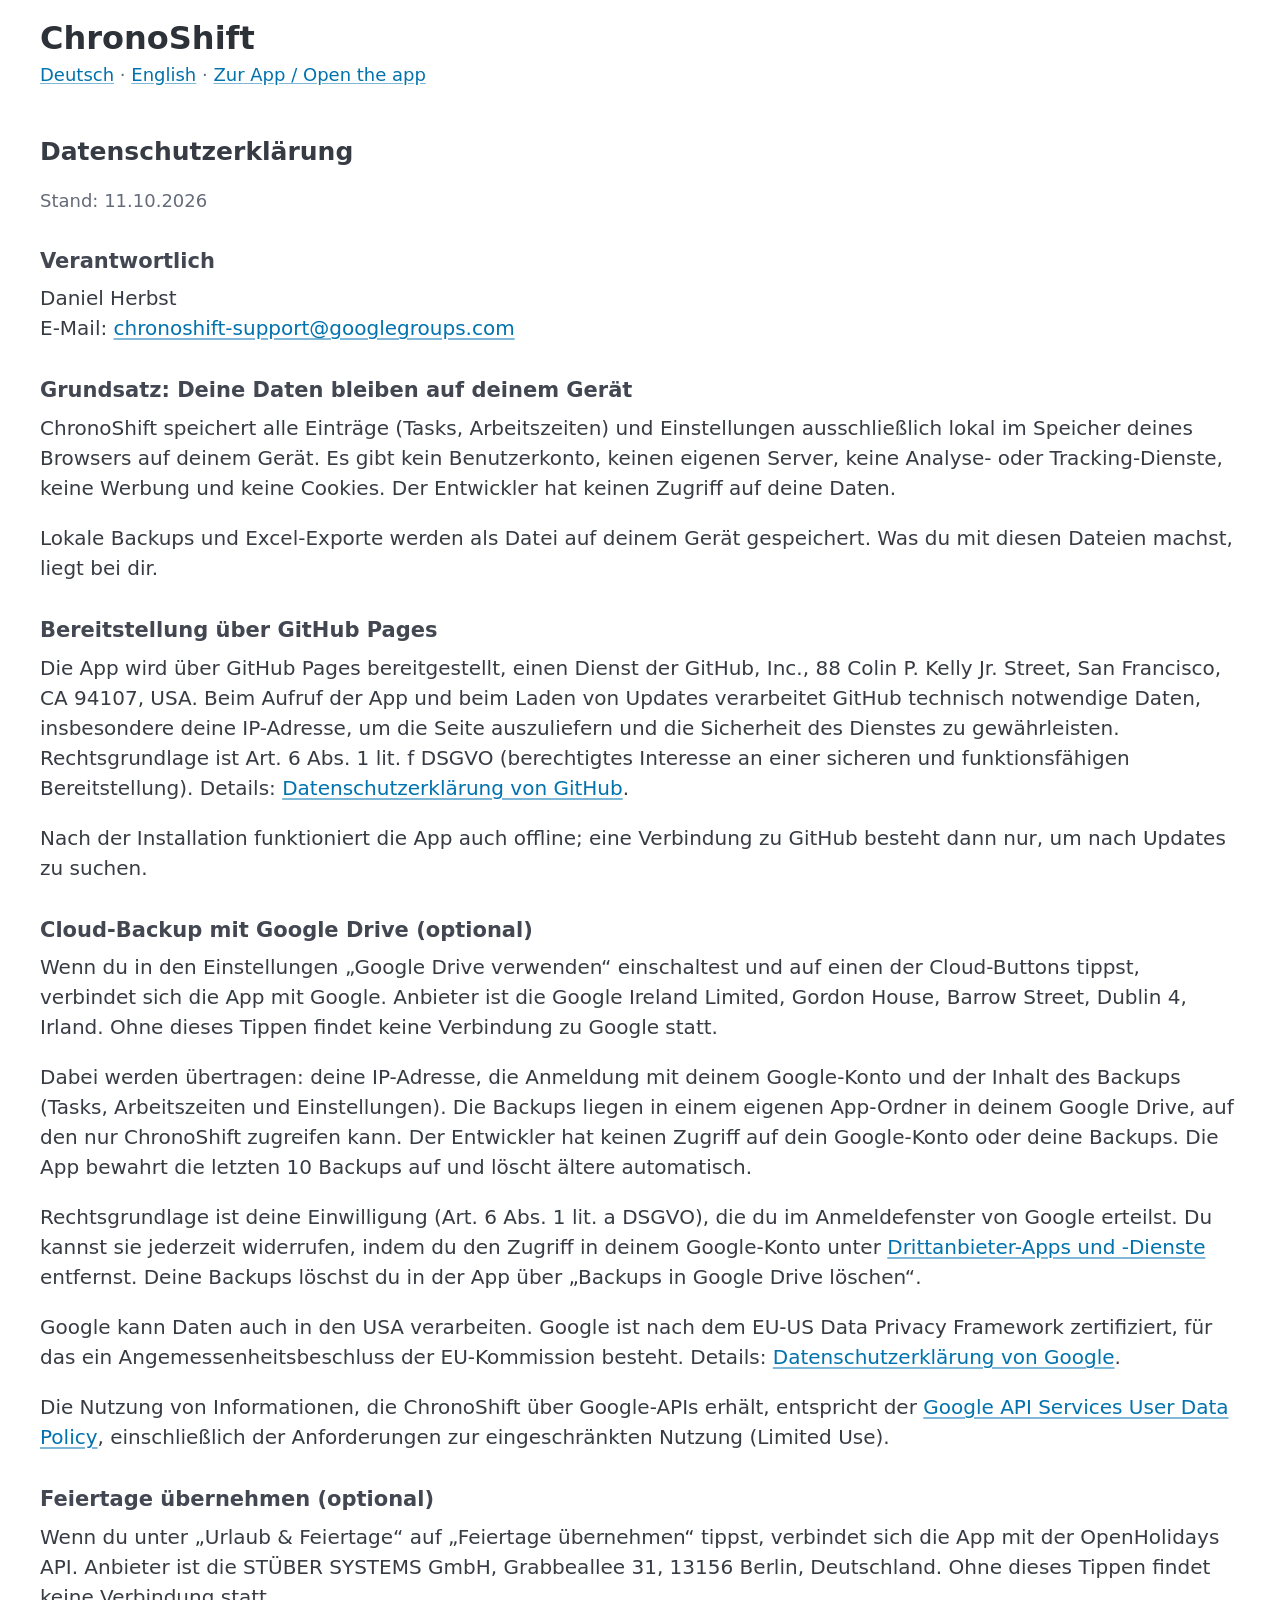
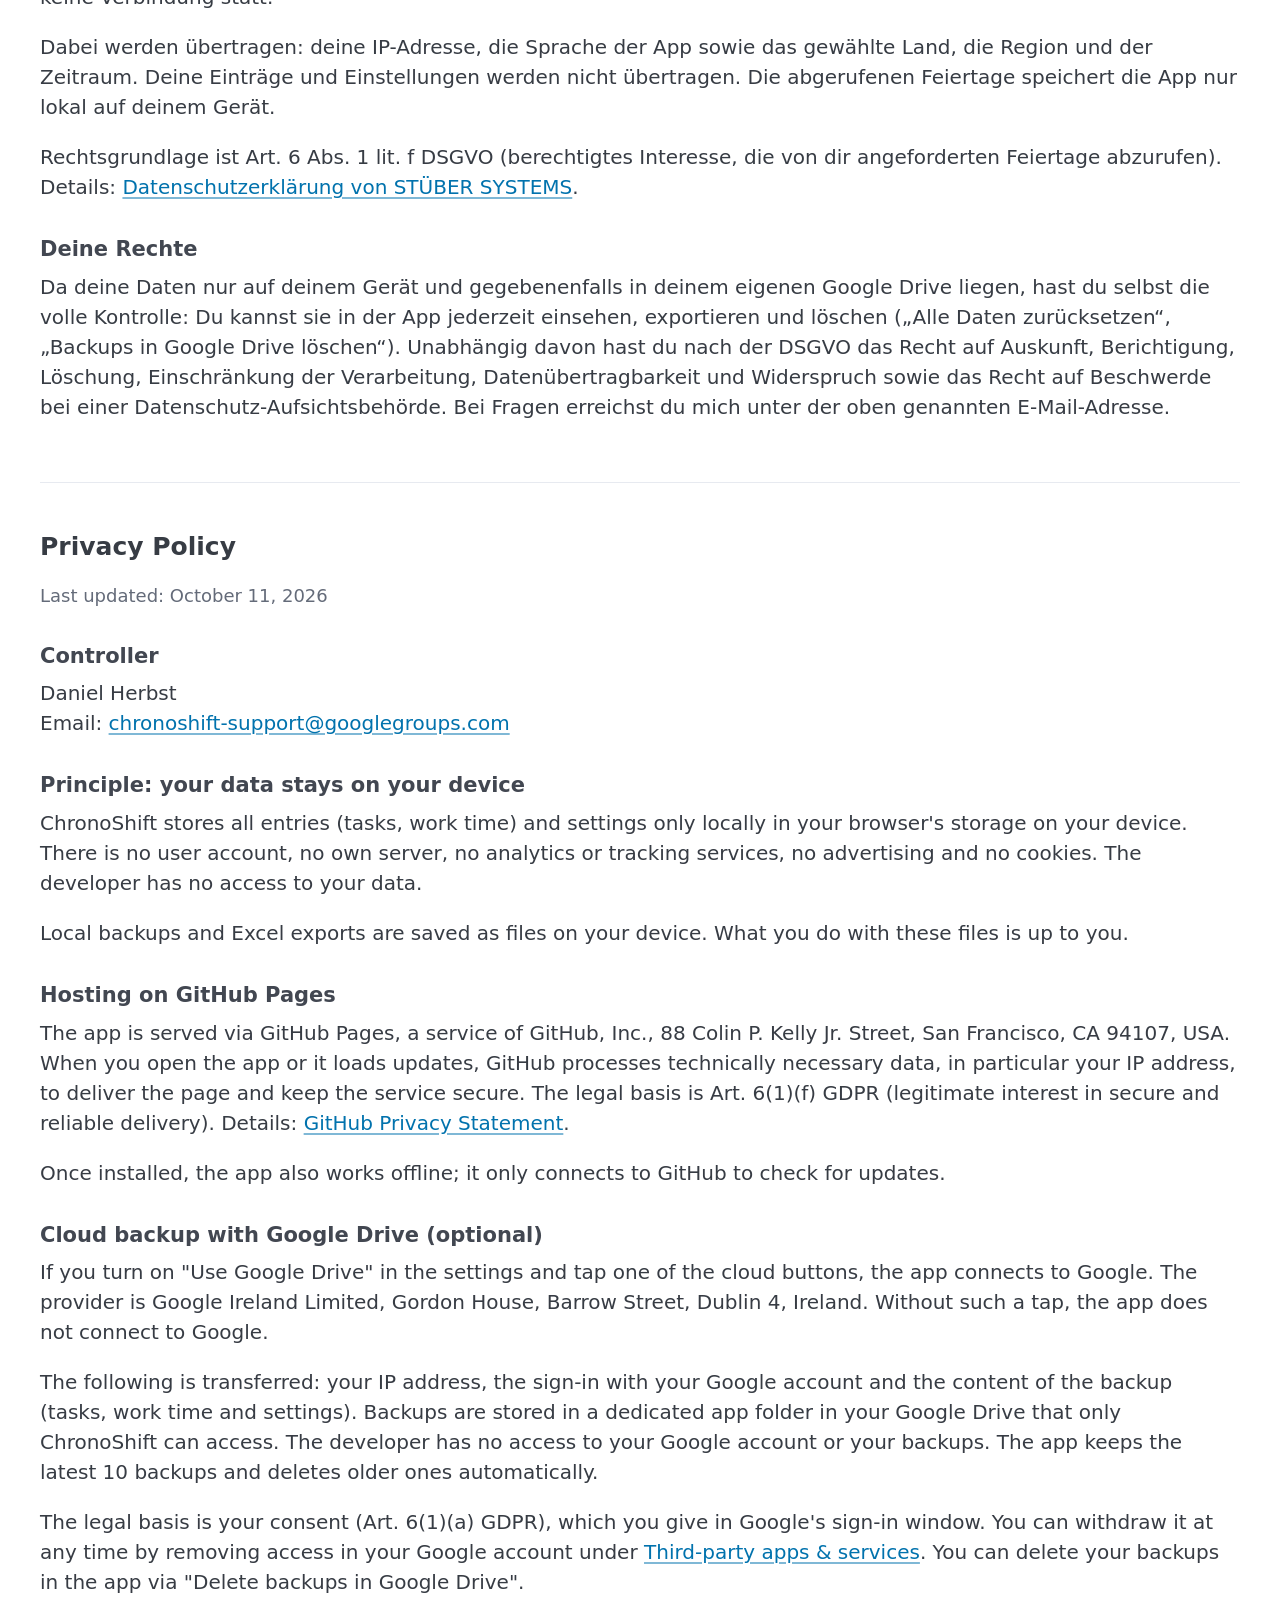
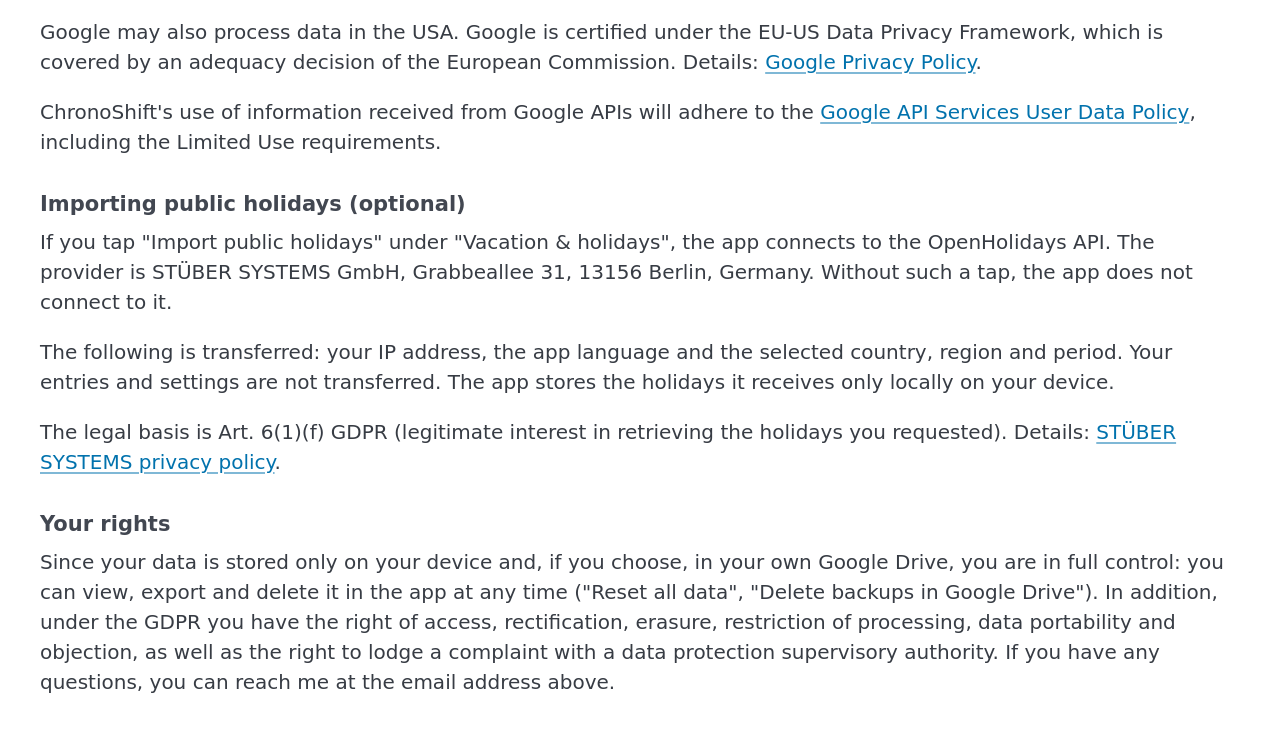
==== commit 42df7467: "release 1.1.7: vacation account and import of public holidays New settings page "Vacation & holidays" ====
--- a/privacy.html
+++ b/privacy.html
@@ -7,7 +7,7 @@
   <meta name="viewport" content="width=device-width, initial-scale=1.0" />
   <link rel="stylesheet" href="pico.min.css" />
   <link rel="icon" href="icon.svg" type="image/svg+xml" />
-  <!-- Gleiches Design wie in der App eingestellt -->
+  <!-- Same theme as set in the app -->
   <script>
     try {
       const theme = JSON.parse(localStorage.getItem("chronoshift.settings") || "{}").theme || "system";
@@ -51,10 +51,10 @@
     <h1>ChronoShift</h1>
     <p class="muted"><a href="#de">Deutsch</a> · <a href="#en">English</a> · <a href="./">Zur App / Open the app</a></p>
 
-    <!-- ===================== Deutsch ===================== -->
+    <!-- ===================== German ===================== -->
     <section id="de" lang="de">
       <h2>Datenschutzerklärung</h2>
-      <p class="muted">Stand: 30.09.2026</p>
+      <p class="muted">Stand: 11.10.2026</p>
 
       <h3>Verantwortlich</h3>
       <p>Daniel Herbst<br />E-Mail: <a href="mailto:chronoshift-support@googlegroups.com">chronoshift-support@googlegroups.com</a></p>
@@ -95,6 +95,17 @@
         <a href="https://developers.google.com/terms/api-services-user-data-policy" target="_blank" rel="noopener">Google API Services User Data Policy</a>,
         einschließlich der Anforderungen zur eingeschränkten Nutzung (Limited Use).</p>
 
+      <h3>Feiertage übernehmen (optional)</h3>
+      <p>Wenn du unter „Urlaub &amp; Feiertage“ auf „Feiertage übernehmen“ tippst, verbindet sich die App mit der
+        OpenHolidays API. Anbieter ist die STÜBER SYSTEMS GmbH, Grabbeallee 31, 13156 Berlin, Deutschland. Ohne dieses
+        Tippen findet keine Verbindung statt.</p>
+      <p>Dabei werden übertragen: deine IP-Adresse, die Sprache der App sowie das gewählte Land, die Region und der
+        Zeitraum. Deine Einträge und Einstellungen werden nicht übertragen. Die abgerufenen Feiertage speichert die App
+        nur lokal auf deinem Gerät.</p>
+      <p>Rechtsgrundlage ist Art. 6 Abs. 1 lit. f DSGVO (berechtigtes Interesse, die von dir angeforderten Feiertage
+        abzurufen). Details: <a href="https://www.stueber.de/legal/privacy.php" target="_blank" rel="noopener">Datenschutzerklärung
+          von STÜBER SYSTEMS</a>.</p>
+
       <h3>Deine Rechte</h3>
       <p>Da deine Daten nur auf deinem Gerät und gegebenenfalls in deinem eigenen Google Drive liegen, hast du selbst
         die volle Kontrolle: Du kannst sie in der App jederzeit einsehen, exportieren und löschen („Alle Daten
@@ -109,7 +120,7 @@
     <!-- ===================== English ===================== -->
     <section id="en" lang="en">
       <h2>Privacy Policy</h2>
-      <p class="muted">Last updated: September 30, 2026</p>
+      <p class="muted">Last updated: October 11, 2026</p>
 
       <h3>Controller</h3>
       <p>Daniel Herbst<br />Email: <a href="mailto:chronoshift-support@googlegroups.com">chronoshift-support@googlegroups.com</a></p>
@@ -149,6 +160,17 @@
         <a href="https://developers.google.com/terms/api-services-user-data-policy" target="_blank" rel="noopener">Google API Services User Data Policy</a>,
         including the Limited Use requirements.</p>
 
+      <h3>Importing public holidays (optional)</h3>
+      <p>If you tap "Import public holidays" under "Vacation &amp; holidays", the app connects to the OpenHolidays API.
+        The provider is STÜBER SYSTEMS GmbH, Grabbeallee 31, 13156 Berlin, Germany. Without such a tap, the app does
+        not connect to it.</p>
+      <p>The following is transferred: your IP address, the app language and the selected country, region and period.
+        Your entries and settings are not transferred. The app stores the holidays it receives only locally on your
+        device.</p>
+      <p>The legal basis is Art. 6(1)(f) GDPR (legitimate interest in retrieving the holidays you requested). Details:
+        <a href="https://www.stueber.de/legal/privacy.php" target="_blank" rel="noopener">STÜBER SYSTEMS privacy
+          policy</a>.</p>
+
       <h3>Your rights</h3>
       <p>Since your data is stored only on your device and, if you choose, in your own Google Drive, you are in full
         control: you can view, export and delete it in the app at any time ("Reset all data", "Delete backups in Google
